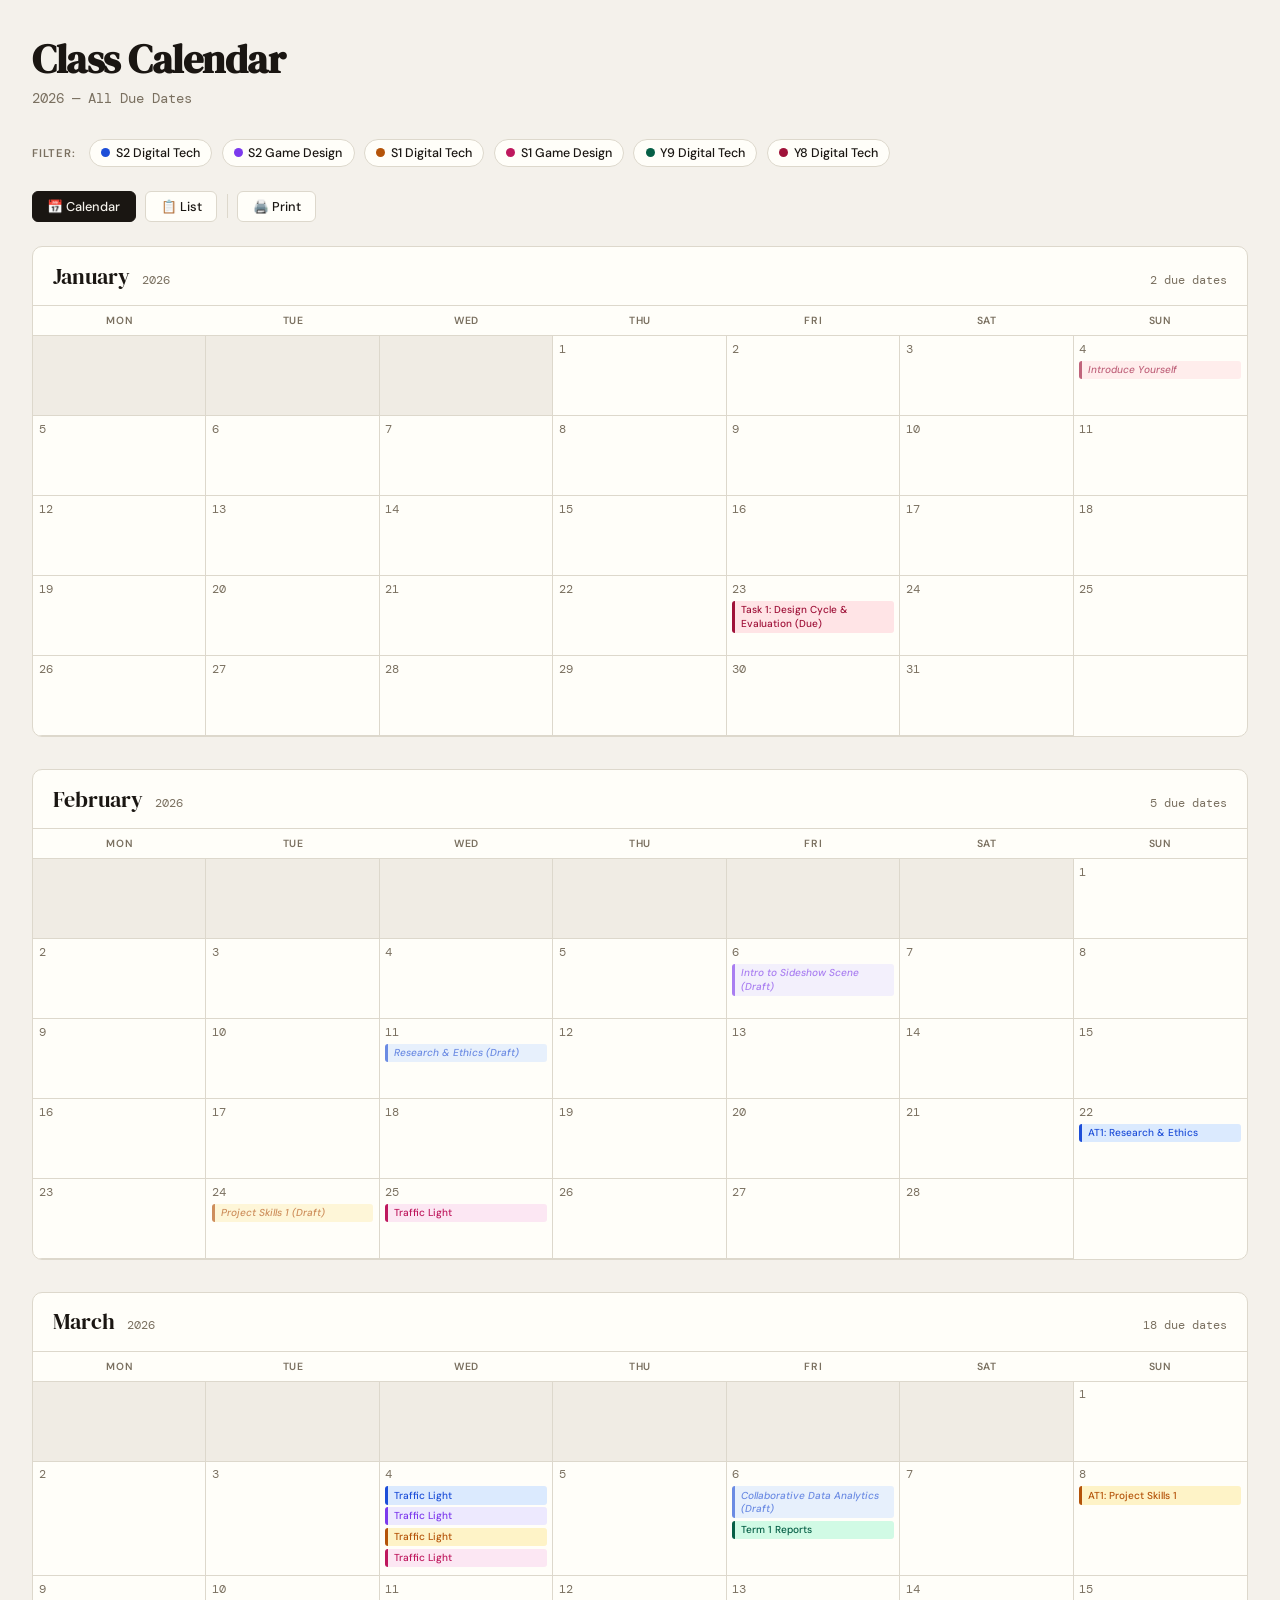
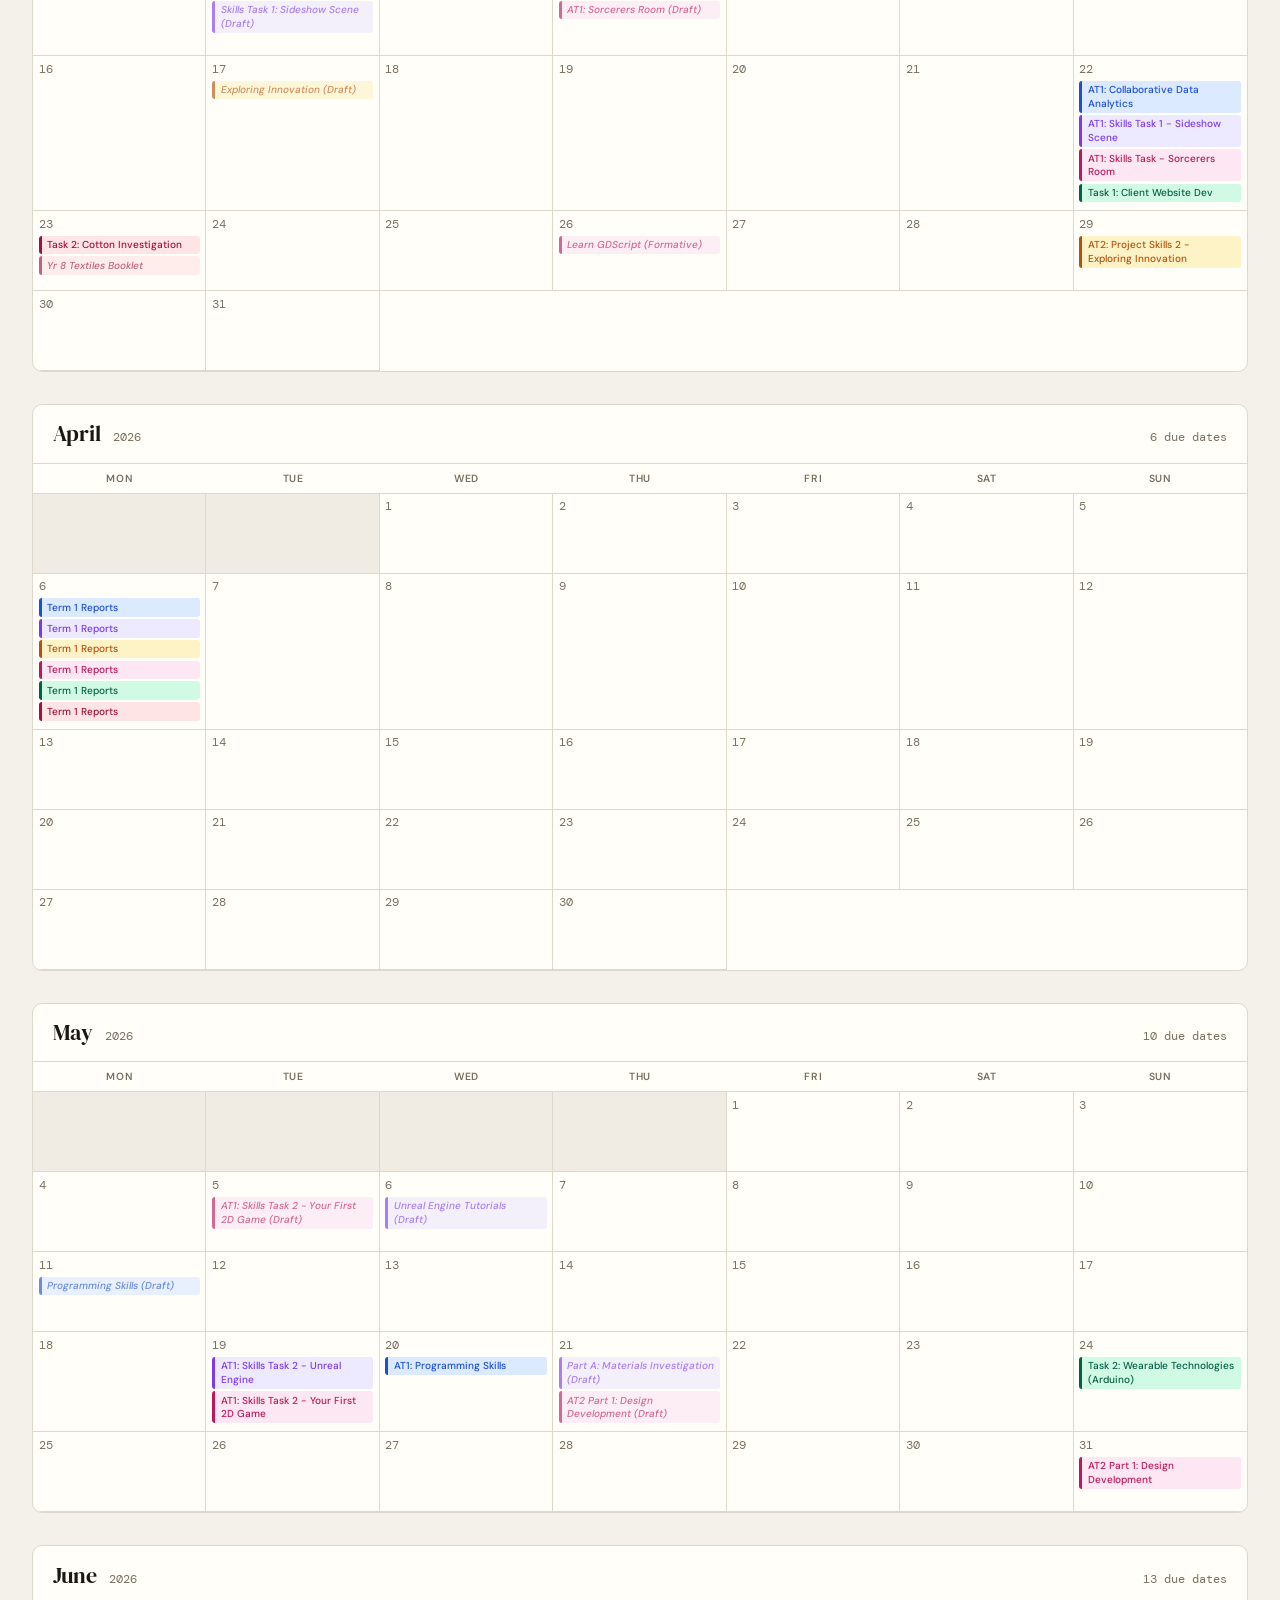
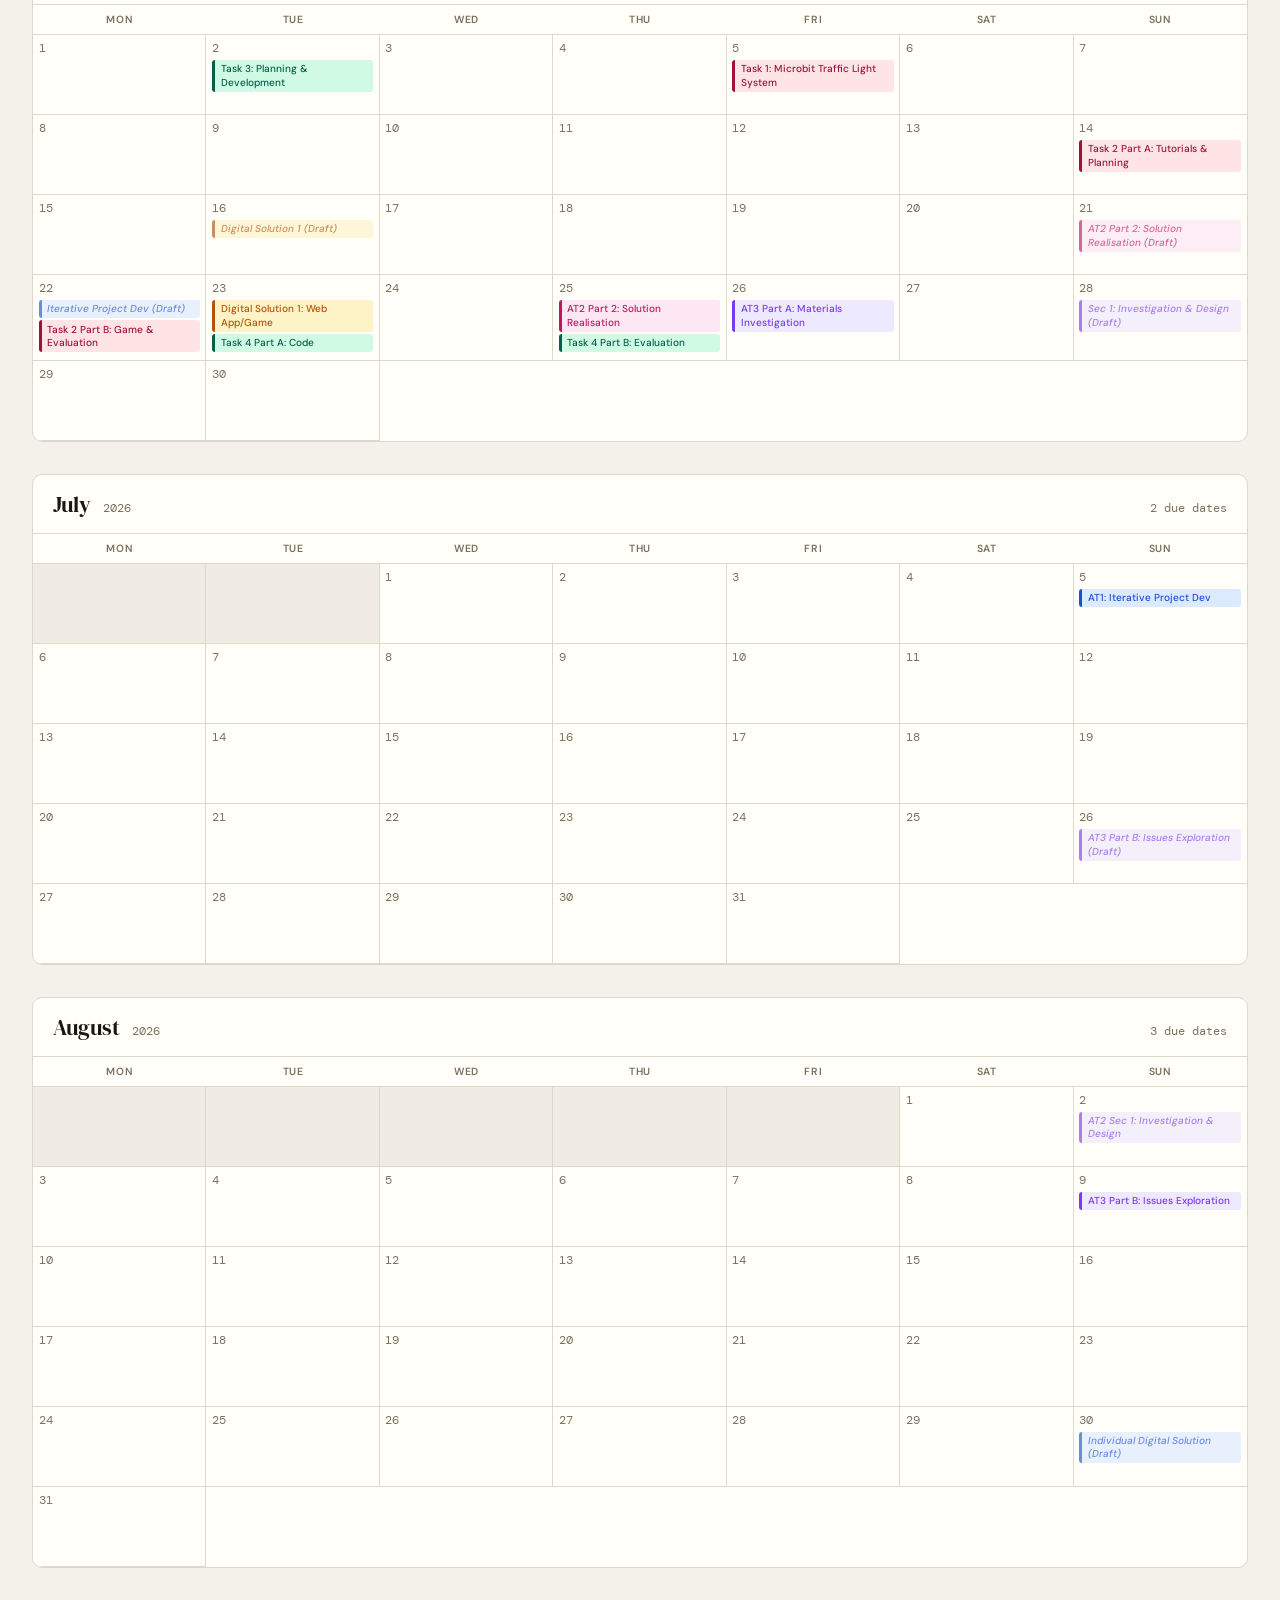
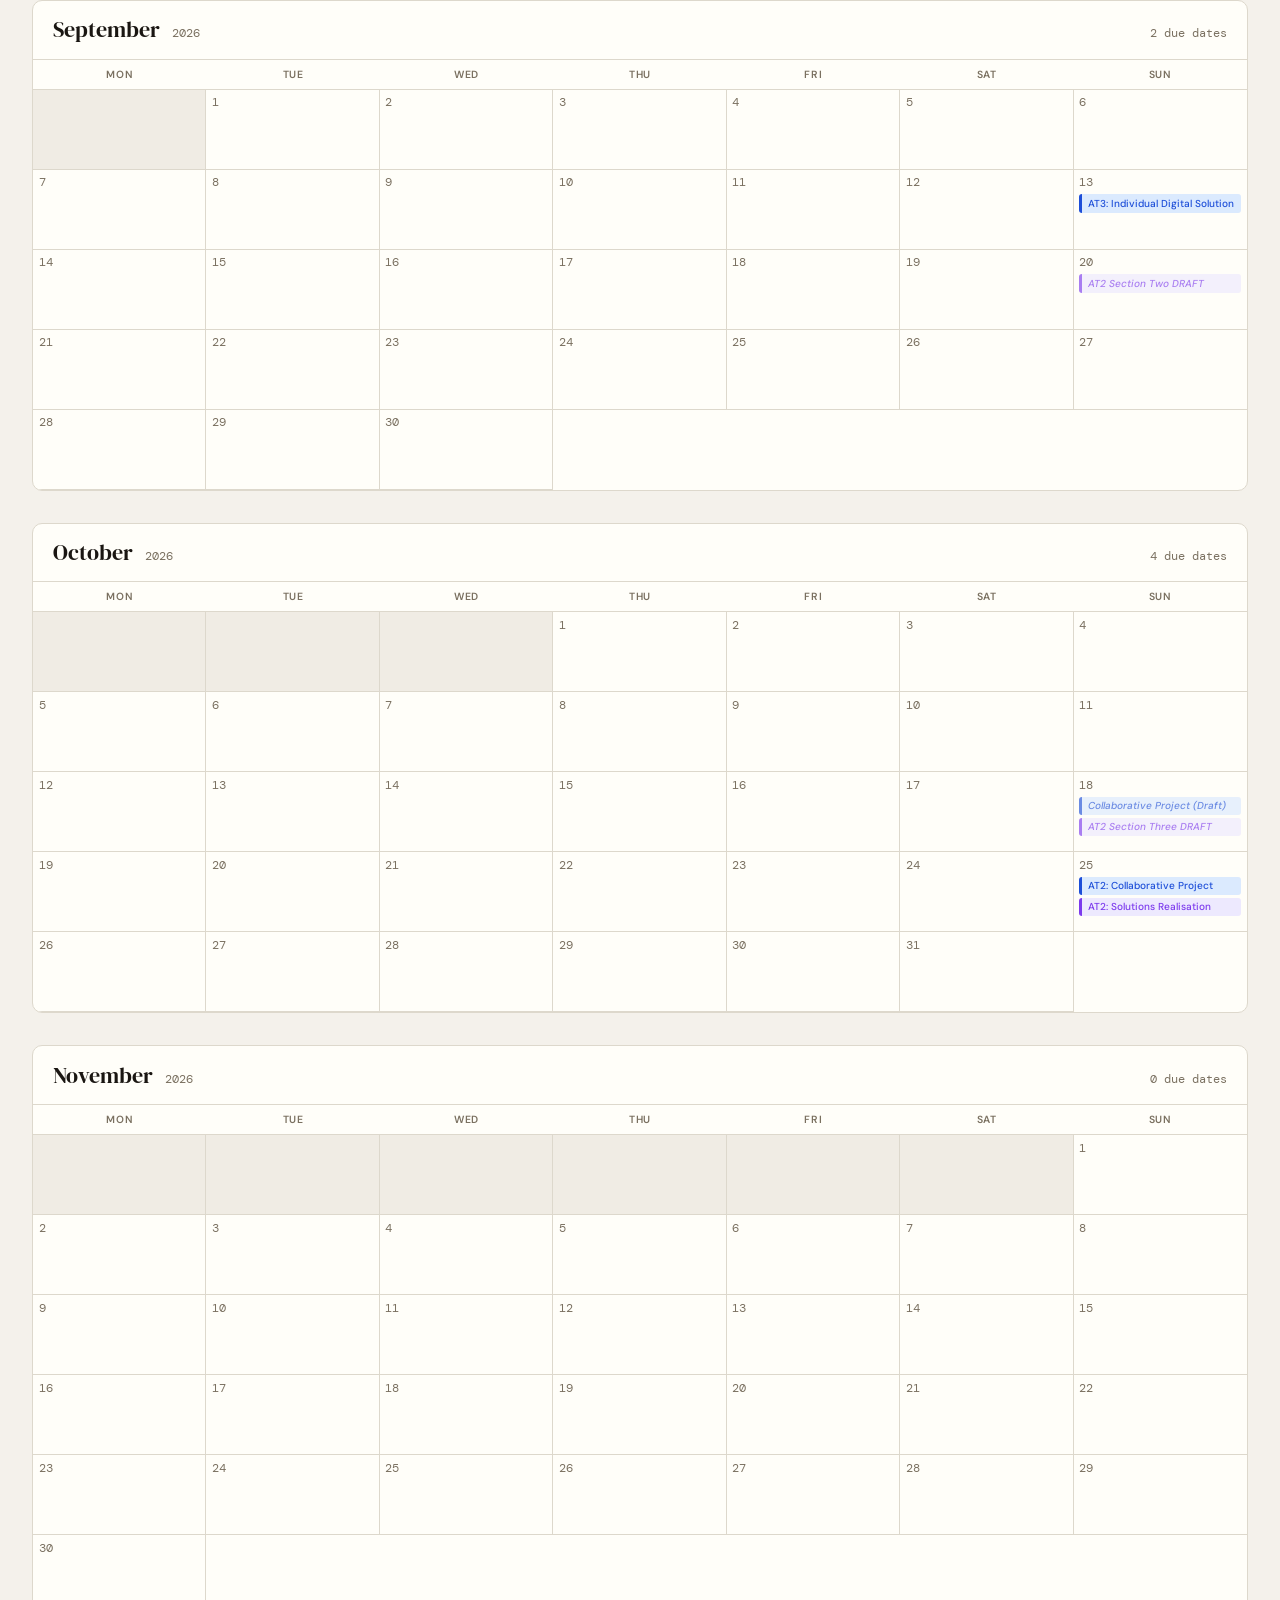
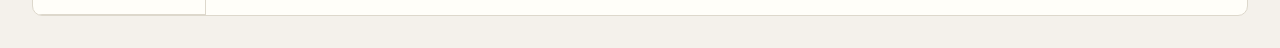
==== index.html @ 117745a9 "Add files via upload" ====
<!DOCTYPE html>
<html lang="en">
<head>
<meta charset="UTF-8">
<meta name="viewport" content="width=device-width, initial-scale=1.0">
<title>My Class Calendar 2026</title>
<link href="https://fonts.googleapis.com/css2?family=DM+Serif+Display&family=DM+Mono:wght@400;500&family=DM+Sans:wght@300;400;500;600&display=swap" rel="stylesheet">
<style>
:root {
  --bg: #f4f1eb;
  --surface: #fffef9;
  --border: #ddd8cc;
  --text: #1a1612;
  --muted: #7a7060;
  --c1: #1d4ed8; --c1l: #dbeafe; /* S2 Digital Tech */
  --c2: #7c3aed; --c2l: #ede9fe; /* S2 Game Design */
  --c3: #b45309; --c3l: #fef3c7; /* S1 Digital Tech */
  --c4: #be185d; --c4l: #fce7f3; /* S1 Game Design */
  --c5: #065f46; --c5l: #d1fae5; /* Y9 Digital Tech */
  --c6: #9f1239; --c6l: #ffe4e6; /* Y8 Digital Tech */
}
* { box-sizing: border-box; margin: 0; padding: 0; }
body { font-family: 'DM Sans', sans-serif; background: var(--bg); color: var(--text); min-height: 100vh; padding: 2rem; }
@media print {
  body { padding: 0.5rem; background: white; font-size: 11px; }
  .no-print { display: none !important; }
  .event { -webkit-print-color-adjust: exact; print-color-adjust: exact; }
  .month-block { page-break-inside: avoid; margin-bottom: 1rem; }
}
header { margin-bottom: 2rem; }
h1 { font-family: 'DM Serif Display', serif; font-size: 2.5rem; letter-spacing: -0.5px; }
.subtitle { font-size: 0.85rem; color: var(--muted); margin-top: 0.25rem; font-family: 'DM Mono', monospace; }

.legend {
  display: flex; flex-wrap: wrap; gap: 0.6rem; margin-bottom: 1.5rem; align-items: center;
}
.legend-item {
  display: flex; align-items: center; gap: 0.35rem; font-size: 0.78rem; font-weight: 500;
  padding: 0.3rem 0.7rem; border-radius: 20px; border: 1.5px solid var(--border); background: var(--surface);
  cursor: pointer; transition: all 0.15s; user-select: none;
}
.legend-item .dot { width: 9px; height: 9px; border-radius: 50%; flex-shrink: 0; }
.legend-item.dimmed { opacity: 0.35; }

.controls { display: flex; gap: 0.6rem; margin-bottom: 1.5rem; flex-wrap: wrap; align-items: center; }
.btn {
  font-family: 'DM Sans', sans-serif; font-size: 0.8rem; font-weight: 500;
  padding: 0.4rem 0.9rem; border: 1.5px solid var(--border); background: var(--surface);
  color: var(--text); border-radius: 6px; cursor: pointer; transition: all 0.15s;
}
.btn:hover { background: var(--border); }
.btn.active { background: var(--text); color: var(--bg); border-color: var(--text); }
.divider { width: 1px; height: 24px; background: var(--border); }

.view-cal { display: block; }
.view-list { display: none; }

.months { display: flex; flex-direction: column; gap: 2rem; }
.month-block { background: var(--surface); border: 1.5px solid var(--border); border-radius: 10px; overflow: hidden; }
.month-header {
  padding: 0.9rem 1.25rem; border-bottom: 1.5px solid var(--border);
  display: flex; align-items: baseline; gap: 0.75rem;
}
.month-name { font-family: 'DM Serif Display', serif; font-size: 1.35rem; }
.month-yr { font-family: 'DM Mono', monospace; font-size: 0.75rem; color: var(--muted); }
.month-count { margin-left: auto; font-family: 'DM Mono', monospace; font-size: 0.72rem; color: var(--muted); }

.cal-grid { display: grid; grid-template-columns: repeat(7, 1fr); }
.day-label {
  text-align: center; font-size: 0.65rem; font-weight: 600; letter-spacing: 0.07em;
  text-transform: uppercase; color: var(--muted); padding: 0.5rem 0;
  border-bottom: 1px solid var(--border);
}
.day-cell {
  min-height: 80px; border-right: 1px solid var(--border); border-bottom: 1px solid var(--border);
  padding: 0.35rem; vertical-align: top;
}
.day-cell:nth-child(7n) { border-right: none; }
.day-cell.empty { background: #f0ece4; }
.day-cell.today-cell { background: #fffbeb; }
.day-num {
  font-family: 'DM Mono', monospace; font-size: 0.72rem; color: var(--muted); margin-bottom: 0.25rem;
}
.today-cell .day-num {
  background: var(--text); color: var(--bg); border-radius: 50%;
  width: 20px; height: 20px; display: flex; align-items: center; justify-content: center; font-size: 0.68rem;
}
.event {
  font-size: 0.63rem; font-weight: 500; padding: 0.15rem 0.35rem;
  border-radius: 3px; margin-bottom: 0.15rem; line-height: 1.35;
  border-left: 3px solid; cursor: default; transition: opacity 0.15s;
}
.event:hover { opacity: 0.75; }
.event.formative { opacity: 0.65; font-style: italic; }
.event.c1 { background: var(--c1l); color: var(--c1); border-color: var(--c1); }
.event.c2 { background: var(--c2l); color: var(--c2); border-color: var(--c2); }
.event.c3 { background: var(--c3l); color: var(--c3); border-color: var(--c3); }
.event.c4 { background: var(--c4l); color: var(--c4); border-color: var(--c4); }
.event.c5 { background: var(--c5l); color: var(--c5); border-color: var(--c5); }
.event.c6 { background: var(--c6l); color: var(--c6); border-color: var(--c6); }
.event.hidden { display: none; }

/* List view */
.list-table { width: 100%; border-collapse: collapse; font-size: 0.83rem; background: var(--surface); border-radius: 10px; overflow: hidden; border: 1.5px solid var(--border); }
.list-table th {
  text-align: left; font-size: 0.68rem; font-weight: 600; letter-spacing: 0.07em;
  text-transform: uppercase; color: var(--muted); padding: 0.65rem 1rem;
  border-bottom: 1.5px solid var(--border); background: var(--surface);
}
.list-table td { padding: 0.6rem 1rem; border-bottom: 1px solid var(--border); vertical-align: middle; }
.list-table tr:last-child td { border-bottom: none; }
.list-table tr:hover td { background: var(--bg); }
.list-table tr.hidden { display: none; }
.pill {
  display: inline-block; font-size: 0.65rem; font-weight: 600; padding: 0.12rem 0.45rem;
  border-radius: 20px; white-space: nowrap;
}
.pill.c1 { background: var(--c1l); color: var(--c1); }
.pill.c2 { background: var(--c2l); color: var(--c2); }
.pill.c3 { background: var(--c3l); color: var(--c3); }
.pill.c4 { background: var(--c4l); color: var(--c4); }
.pill.c5 { background: var(--c5l); color: var(--c5); }
.pill.c6 { background: var(--c6l); color: var(--c6); }
.type-tag { font-family: 'DM Mono', monospace; font-size: 0.65rem; color: var(--muted); }
.past-row td { opacity: 0.45; }
</style>
</head>
<body>

<header>
  <h1>Class Calendar</h1>
  <div class="subtitle">2026 — All Due Dates</div>
</header>

<div class="legend no-print" id="legend">
  <span style="font-size:0.7rem;font-weight:600;letter-spacing:0.07em;text-transform:uppercase;color:var(--muted);margin-right:0.25rem;">Filter:</span>
  <div class="legend-item" data-class="c1" onclick="toggleClass('c1',this)">
    <span class="dot" style="background:var(--c1)"></span> S2 Digital Tech
  </div>
  <div class="legend-item" data-class="c2" onclick="toggleClass('c2',this)">
    <span class="dot" style="background:var(--c2)"></span> S2 Game Design
  </div>
  <div class="legend-item" data-class="c3" onclick="toggleClass('c3',this)">
    <span class="dot" style="background:var(--c3)"></span> S1 Digital Tech
  </div>
  <div class="legend-item" data-class="c4" onclick="toggleClass('c4',this)">
    <span class="dot" style="background:var(--c4)"></span> S1 Game Design
  </div>
  <div class="legend-item" data-class="c5" onclick="toggleClass('c5',this)">
    <span class="dot" style="background:var(--c5)"></span> Y9 Digital Tech
  </div>
  <div class="legend-item" data-class="c6" onclick="toggleClass('c6',this)">
    <span class="dot" style="background:var(--c6)"></span> Y8 Digital Tech
  </div>
</div>

<div class="controls no-print">
  <button class="btn active" id="btnCal" onclick="setView('cal')">📅 Calendar</button>
  <button class="btn" id="btnList" onclick="setView('list')">📋 List</button>
  <div class="divider"></div>
  <button class="btn" onclick="window.print()">🖨️ Print</button>
</div>

<!-- ========== CALENDAR VIEW ========== -->
<div class="view-cal" id="viewCal">
<div class="months" id="months"></div>
</div>

<!-- ========== LIST VIEW ========== -->
<div class="view-list" id="viewList">
  <table class="list-table">
    <thead>
      <tr>
        <th>Due Date</th>
        <th>Task</th>
        <th>Class</th>
        <th>Type</th>
      </tr>
    </thead>
    <tbody id="listBody"></tbody>
  </table>
</div>

<script>
// ============================================================
// ALL EVENTS — edit due dates here if needed
// format: { date: 'YYYY-MM-DD', title: 'Task name', cls: 'cN', type: 'assignment'|'formative'|'other' }
// ============================================================
const events = [
  // --- S2 Digital Tech (c1) ---
  { date:'2026-02-11', title:'Research & Ethics (Draft)', cls:'c1', type:'formative' },
  { date:'2026-02-22', title:'AT1: Research & Ethics', cls:'c1', type:'assignment' },
  { date:'2026-03-04', title:'Traffic Light', cls:'c1', type:'other' },
  { date:'2026-03-06', title:'Collaborative Data Analytics (Draft)', cls:'c1', type:'formative' },
  { date:'2026-03-22', title:'AT1: Collaborative Data Analytics', cls:'c1', type:'assignment' },
  { date:'2026-04-06', title:'Term 1 Reports', cls:'c1', type:'other' },
  { date:'2026-05-11', title:'Programming Skills (Draft)', cls:'c1', type:'formative' },
  { date:'2026-05-20', title:'AT1: Programming Skills', cls:'c1', type:'assignment' },
  { date:'2026-06-22', title:'Iterative Project Dev (Draft)', cls:'c1', type:'formative' },
  { date:'2026-07-05', title:'AT1: Iterative Project Dev', cls:'c1', type:'assignment' },
  { date:'2026-08-30', title:'Individual Digital Solution (Draft)', cls:'c1', type:'formative' },
  { date:'2026-09-13', title:'AT3: Individual Digital Solution', cls:'c1', type:'assignment' },
  { date:'2026-10-18', title:'Collaborative Project (Draft)', cls:'c1', type:'formative' },
  { date:'2026-10-25', title:'AT2: Collaborative Project', cls:'c1', type:'assignment' },

  // --- S2 Game Design (c2) ---
  { date:'2026-02-06', title:'Intro to Sideshow Scene (Draft)', cls:'c2', type:'formative' },
  { date:'2026-03-04', title:'Traffic Light', cls:'c2', type:'other' },
  { date:'2026-03-10', title:'Skills Task 1: Sideshow Scene (Draft)', cls:'c2', type:'formative' },
  { date:'2026-03-22', title:'AT1: Skills Task 1 - Sideshow Scene', cls:'c2', type:'assignment' },
  { date:'2026-04-06', title:'Term 1 Reports', cls:'c2', type:'other' },
  { date:'2026-05-06', title:'Unreal Engine Tutorials (Draft)', cls:'c2', type:'formative' },
  { date:'2026-05-19', title:'AT1: Skills Task 2 - Unreal Engine', cls:'c2', type:'assignment' },
  { date:'2026-05-21', title:'Part A: Materials Investigation (Draft)', cls:'c2', type:'formative' },
  { date:'2026-06-26', title:'AT3 Part A: Materials Investigation', cls:'c2', type:'assignment' },
  { date:'2026-06-28', title:'Sec 1: Investigation & Design (Draft)', cls:'c2', type:'formative' },
  { date:'2026-07-26', title:'AT3 Part B: Issues Exploration (Draft)', cls:'c2', type:'formative' },
  { date:'2026-08-02', title:'AT2 Sec 1: Investigation & Design', cls:'c2', type:'formative' },
  { date:'2026-08-09', title:'AT3 Part B: Issues Exploration', cls:'c2', type:'assignment' },
  { date:'2026-09-20', title:'AT2 Section Two DRAFT', cls:'c2', type:'formative' },
  { date:'2026-10-18', title:'AT2 Section Three DRAFT', cls:'c2', type:'formative' },
  { date:'2026-10-25', title:'AT2: Solutions Realisation', cls:'c2', type:'assignment' },

  // --- S1 Digital Tech (c3) ---
  { date:'2026-02-24', title:'Project Skills 1 (Draft)', cls:'c3', type:'formative' },
  { date:'2026-03-04', title:'Traffic Light', cls:'c3', type:'other' },
  { date:'2026-03-08', title:'AT1: Project Skills 1', cls:'c3', type:'assignment' },
  { date:'2026-03-17', title:'Exploring Innovation (Draft)', cls:'c3', type:'formative' },
  { date:'2026-03-29', title:'AT2: Project Skills 2 - Exploring Innovation', cls:'c3', type:'assignment' },
  { date:'2026-04-06', title:'Term 1 Reports', cls:'c3', type:'other' },
  { date:'2026-06-16', title:'Digital Solution 1 (Draft)', cls:'c3', type:'formative' },
  { date:'2026-06-23', title:'Digital Solution 1: Web App/Game', cls:'c3', type:'assignment' },

  // --- S1 Game Design (c4) ---
  { date:'2026-02-25', title:'Traffic Light', cls:'c4', type:'other' },
  { date:'2026-03-04', title:'Traffic Light', cls:'c4', type:'other' },
  { date:'2026-03-12', title:'AT1: Sorcerers Room (Draft)', cls:'c4', type:'formative' },
  { date:'2026-03-22', title:'AT1: Skills Task - Sorcerers Room', cls:'c4', type:'assignment' },
  { date:'2026-03-26', title:'Learn GDScript (Formative)', cls:'c4', type:'formative' },
  { date:'2026-04-06', title:'Term 1 Reports', cls:'c4', type:'other' },
  { date:'2026-05-05', title:'AT1: Skills Task 2 - Your First 2D Game (Draft)', cls:'c4', type:'formative' },
  { date:'2026-05-19', title:'AT1: Skills Task 2 - Your First 2D Game', cls:'c4', type:'assignment' },
  { date:'2026-05-21', title:'AT2 Part 1: Design Development (Draft)', cls:'c4', type:'formative' },
  { date:'2026-05-31', title:'AT2 Part 1: Design Development', cls:'c4', type:'assignment' },
  { date:'2026-06-21', title:'AT2 Part 2: Solution Realisation (Draft)', cls:'c4', type:'formative' },
  { date:'2026-06-25', title:'AT2 Part 2: Solution Realisation', cls:'c4', type:'assignment' },

  // --- Y9 Digital Tech (c5) ---
  { date:'2026-03-06', title:'Term 1 Reports', cls:'c5', type:'other' },
  { date:'2026-03-22', title:'Task 1: Client Website Dev', cls:'c5', type:'assignment' },
  { date:'2026-04-06', title:'Term 1 Reports', cls:'c5', type:'other' },
  { date:'2026-05-24', title:'Task 2: Wearable Technologies (Arduino)', cls:'c5', type:'assignment' },
  { date:'2026-06-02', title:'Task 3: Planning & Development', cls:'c5', type:'assignment' },
  { date:'2026-06-23', title:'Task 4 Part A: Code', cls:'c5', type:'assignment' },
  { date:'2026-06-25', title:'Task 4 Part B: Evaluation', cls:'c5', type:'assignment' },

  // --- Y8 Digital Tech (c6) ---
  { date:'2026-01-04', title:'Introduce Yourself', cls:'c6', type:'formative' },
  { date:'2026-01-23', title:'Task 1: Design Cycle & Evaluation (Due)', cls:'c6', type:'assignment' },
  { date:'2026-03-23', title:'Task 2: Cotton Investigation', cls:'c6', type:'assignment' },
  { date:'2026-03-23', title:'Yr 8 Textiles Booklet', cls:'c6', type:'formative' },
  { date:'2026-04-06', title:'Term 1 Reports', cls:'c6', type:'other' },
  { date:'2026-06-05', title:'Task 1: Microbit Traffic Light System', cls:'c6', type:'assignment' },
  { date:'2026-06-14', title:'Task 2 Part A: Tutorials & Planning', cls:'c6', type:'assignment' },
  { date:'2026-06-22', title:'Task 2 Part B: Game & Evaluation', cls:'c6', type:'assignment' },
];

const classNames = {
  c1: 'S2 Digital Tech',
  c2: 'S2 Game Design',
  c3: 'S1 Digital Tech',
  c4: 'S1 Game Design',
  c5: 'Y9 Digital Tech',
  c6: 'Y8 Digital Tech',
};

const hiddenClasses = new Set();
const today = new Date();
today.setHours(0,0,0,0);

function toggleClass(cls, el) {
  if (hiddenClasses.has(cls)) {
    hiddenClasses.delete(cls);
    el.classList.remove('dimmed');
  } else {
    hiddenClasses.add(cls);
    el.classList.add('dimmed');
  }
  document.querySelectorAll('.event.' + cls).forEach(e => e.classList.toggle('hidden', hiddenClasses.has(cls)));
  document.querySelectorAll('tr[data-cls="' + cls + '"]').forEach(r => r.classList.toggle('hidden', hiddenClasses.has(cls)));
}

function setView(v) {
  document.getElementById('viewCal').style.display = v === 'cal' ? 'block' : 'none';
  document.getElementById('viewList').style.display = v === 'list' ? 'block' : 'none';
  document.getElementById('btnCal').classList.toggle('active', v === 'cal');
  document.getElementById('btnList').classList.toggle('active', v === 'list');
}

// Build calendar months from Jan 2026 to Oct 2026
function buildCalendar() {
  const monthsEl = document.getElementById('months');
  const months = [
    [2026,0,'January'],[2026,1,'February'],[2026,2,'March'],[2026,3,'April'],
    [2026,4,'May'],[2026,5,'June'],[2026,6,'July'],[2026,7,'August'],
    [2026,8,'September'],[2026,9,'October'],[2026,10,'November']
  ];
  const days = ['Mon','Tue','Wed','Thu','Fri','Sat','Sun'];

  months.forEach(([yr, mo, name]) => {
    const monthEvents = events.filter(e => {
      const d = new Date(e.date);
      return d.getFullYear() === yr && d.getMonth() === mo;
    });

    const block = document.createElement('div');
    block.className = 'month-block';

    // Header
    const hdr = document.createElement('div');
    hdr.className = 'month-header';
    hdr.innerHTML = `<span class="month-name">${name}</span><span class="month-yr">${yr}</span><span class="month-count">${monthEvents.length} due date${monthEvents.length!==1?'s':''}</span>`;
    block.appendChild(hdr);

    // Grid
    const grid = document.createElement('div');
    grid.className = 'cal-grid';

    days.forEach(d => {
      const lbl = document.createElement('div');
      lbl.className = 'day-label';
      lbl.textContent = d;
      grid.appendChild(lbl);
    });

    const firstDay = new Date(yr, mo, 1);
    // JS: 0=Sun..6=Sat. We want Mon=0 offset
    let startOffset = firstDay.getDay() - 1;
    if (startOffset < 0) startOffset = 6;

    for (let i = 0; i < startOffset; i++) {
      const empty = document.createElement('div');
      empty.className = 'day-cell empty';
      grid.appendChild(empty);
    }

    const daysInMonth = new Date(yr, mo+1, 0).getDate();
    for (let d = 1; d <= daysInMonth; d++) {
      const cell = document.createElement('div');
      const thisDate = new Date(yr, mo, d);
      const isToday = thisDate.getTime() === today.getTime();
      cell.className = 'day-cell' + (isToday ? ' today-cell' : '');

      const numEl = document.createElement('div');
      numEl.className = 'day-num';
      numEl.textContent = d;
      cell.appendChild(numEl);

      const dateStr = `${yr}-${String(mo+1).padStart(2,'0')}-${String(d).padStart(2,'0')}`;
      const dayEvents = events.filter(e => e.date === dateStr);
      dayEvents.forEach(ev => {
        const evEl = document.createElement('div');
        evEl.className = `event ${ev.cls}${ev.type==='formative'?' formative':''}`;
        evEl.textContent = ev.title;
        evEl.title = `${classNames[ev.cls]} — ${ev.type}`;
        cell.appendChild(evEl);
      });

      grid.appendChild(cell);
    }

    block.appendChild(grid);
    monthsEl.appendChild(block);
  });
}

// Build list view
function buildList() {
  const tbody = document.getElementById('listBody');
  const sorted = [...events].sort((a,b) => a.date.localeCompare(b.date));
  sorted.forEach(ev => {
    const d = new Date(ev.date);
    const isPast = d < today;
    const tr = document.createElement('tr');
    tr.dataset.cls = ev.cls;
    if (isPast) tr.className = 'past-row';
    const dateStr = d.toLocaleDateString('en-AU', { day:'numeric', month:'short', year:'numeric' });
    tr.innerHTML = `
      <td><span style="font-family:'DM Mono',monospace;font-size:0.8rem;">${dateStr}</span></td>
      <td>${ev.title}</td>
      <td><span class="pill ${ev.cls}">${classNames[ev.cls]}</span></td>
      <td><span class="type-tag">${ev.type}</span></td>
    `;
    tbody.appendChild(tr);
  });
}

buildCalendar();
buildList();
</script>
</body>
</html>
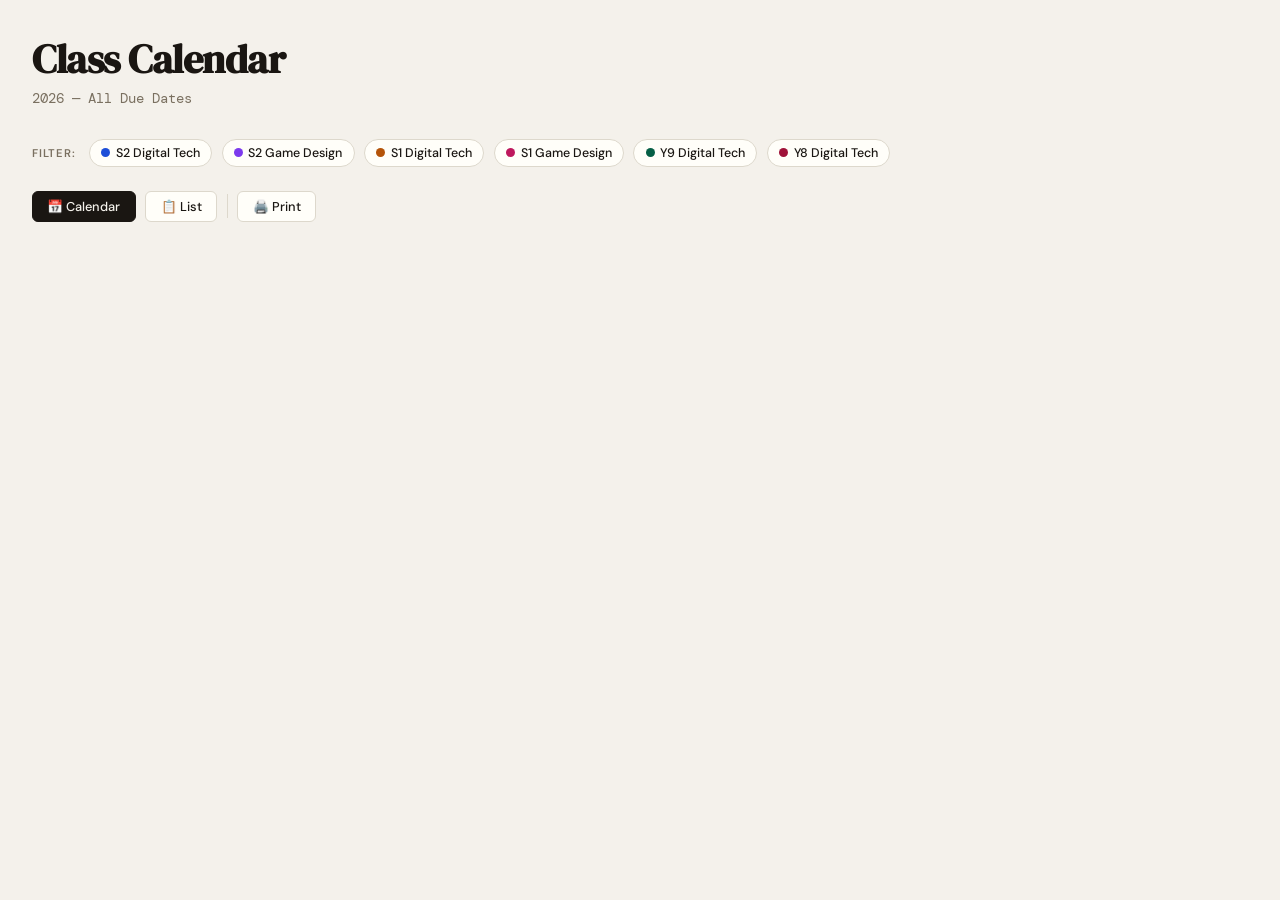
==== commit 511b283e: "Update index.html" ====
--- a/index.html
+++ b/index.html
@@ -182,18 +182,12 @@
 </div>
 
 <script>
-// ============================================================
-// ALL EVENTS — edit due dates here if needed
-// format: { date: 'YYYY-MM-DD', title: 'Task name', cls: 'cN', type: 'assignment'|'formative'|'other' }
-// ============================================================
 const events = [
   // --- S2 Digital Tech (c1) ---
   { date:'2026-02-11', title:'Research & Ethics (Draft)', cls:'c1', type:'formative' },
   { date:'2026-02-22', title:'AT1: Research & Ethics', cls:'c1', type:'assignment' },
-  { date:'2026-03-04', title:'Traffic Light', cls:'c1', type:'other' },
   { date:'2026-03-06', title:'Collaborative Data Analytics (Draft)', cls:'c1', type:'formative' },
   { date:'2026-03-22', title:'AT1: Collaborative Data Analytics', cls:'c1', type:'assignment' },
-  { date:'2026-04-06', title:'Term 1 Reports', cls:'c1', type:'other' },
   { date:'2026-05-11', title:'Programming Skills (Draft)', cls:'c1', type:'formative' },
   { date:'2026-05-20', title:'AT1: Programming Skills', cls:'c1', type:'assignment' },
   { date:'2026-06-22', title:'Iterative Project Dev (Draft)', cls:'c1', type:'formative' },
@@ -203,12 +197,19 @@
   { date:'2026-10-18', title:'Collaborative Project (Draft)', cls:'c1', type:'formative' },
   { date:'2026-10-25', title:'AT2: Collaborative Project', cls:'c1', type:'assignment' },
 
+  // --- S2 Digital Tech — Aiden, Ayan, Tygh, Mathias, Darcy (extended) ---
+  { date:'2026-05-24', title:'AT1 T3 Draft (Aiden/Ayan/Tygh/Mathias/Darcy)', cls:'c1', type:'formative' },
+  { date:'2026-07-06', title:'AT2 T4 Draft (Aiden/Ayan/Tygh/Mathias/Darcy)', cls:'c1', type:'formative' },
+  { date:'2026-07-19', title:'AT1 T4 Final (Aiden/Ayan/Tygh/Mathias/Darcy)', cls:'c1', type:'assignment' },
+  { date:'2026-09-13', title:'AT3 Draft (Aiden/Ayan/Tygh/Mathias/Darcy)', cls:'c1', type:'formative' },
+  { date:'2026-09-27', title:'AT3 Final (Aiden/Ayan/Tygh/Mathias/Darcy)', cls:'c1', type:'assignment' },
+  { date:'2026-10-25', title:'AT2 Draft (Aiden/Ayan/Tygh/Mathias/Darcy)', cls:'c1', type:'formative' },
+  { date:'2026-11-01', title:'AT2 Final (Aiden/Ayan/Tygh/Mathias/Darcy)', cls:'c1', type:'assignment' },
+
   // --- S2 Game Design (c2) ---
   { date:'2026-02-06', title:'Intro to Sideshow Scene (Draft)', cls:'c2', type:'formative' },
-  { date:'2026-03-04', title:'Traffic Light', cls:'c2', type:'other' },
   { date:'2026-03-10', title:'Skills Task 1: Sideshow Scene (Draft)', cls:'c2', type:'formative' },
   { date:'2026-03-22', title:'AT1: Skills Task 1 - Sideshow Scene', cls:'c2', type:'assignment' },
-  { date:'2026-04-06', title:'Term 1 Reports', cls:'c2', type:'other' },
   { date:'2026-05-06', title:'Unreal Engine Tutorials (Draft)', cls:'c2', type:'formative' },
   { date:'2026-05-19', title:'AT1: Skills Task 2 - Unreal Engine', cls:'c2', type:'assignment' },
   { date:'2026-05-21', title:'Part A: Materials Investigation (Draft)', cls:'c2', type:'formative' },
@@ -223,21 +224,16 @@
 
   // --- S1 Digital Tech (c3) ---
   { date:'2026-02-24', title:'Project Skills 1 (Draft)', cls:'c3', type:'formative' },
-  { date:'2026-03-04', title:'Traffic Light', cls:'c3', type:'other' },
   { date:'2026-03-08', title:'AT1: Project Skills 1', cls:'c3', type:'assignment' },
   { date:'2026-03-17', title:'Exploring Innovation (Draft)', cls:'c3', type:'formative' },
   { date:'2026-03-29', title:'AT2: Project Skills 2 - Exploring Innovation', cls:'c3', type:'assignment' },
-  { date:'2026-04-06', title:'Term 1 Reports', cls:'c3', type:'other' },
   { date:'2026-06-16', title:'Digital Solution 1 (Draft)', cls:'c3', type:'formative' },
   { date:'2026-06-23', title:'Digital Solution 1: Web App/Game', cls:'c3', type:'assignment' },
 
   // --- S1 Game Design (c4) ---
-  { date:'2026-02-25', title:'Traffic Light', cls:'c4', type:'other' },
-  { date:'2026-03-04', title:'Traffic Light', cls:'c4', type:'other' },
   { date:'2026-03-12', title:'AT1: Sorcerers Room (Draft)', cls:'c4', type:'formative' },
   { date:'2026-03-22', title:'AT1: Skills Task - Sorcerers Room', cls:'c4', type:'assignment' },
   { date:'2026-03-26', title:'Learn GDScript (Formative)', cls:'c4', type:'formative' },
-  { date:'2026-04-06', title:'Term 1 Reports', cls:'c4', type:'other' },
   { date:'2026-05-05', title:'AT1: Skills Task 2 - Your First 2D Game (Draft)', cls:'c4', type:'formative' },
   { date:'2026-05-19', title:'AT1: Skills Task 2 - Your First 2D Game', cls:'c4', type:'assignment' },
   { date:'2026-05-21', title:'AT2 Part 1: Design Development (Draft)', cls:'c4', type:'formative' },
@@ -246,9 +242,7 @@
   { date:'2026-06-25', title:'AT2 Part 2: Solution Realisation', cls:'c4', type:'assignment' },
 
   // --- Y9 Digital Tech (c5) ---
-  { date:'2026-03-06', title:'Term 1 Reports', cls:'c5', type:'other' },
   { date:'2026-03-22', title:'Task 1: Client Website Dev', cls:'c5', type:'assignment' },
-  { date:'2026-04-06', title:'Term 1 Reports', cls:'c5', type:'other' },
   { date:'2026-05-24', title:'Task 2: Wearable Technologies (Arduino)', cls:'c5', type:'assignment' },
   { date:'2026-06-02', title:'Task 3: Planning & Development', cls:'c5', type:'assignment' },
   { date:'2026-06-23', title:'Task 4 Part A: Code', cls:'c5', type:'assignment' },
@@ -259,7 +253,6 @@
   { date:'2026-01-23', title:'Task 1: Design Cycle & Evaluation (Due)', cls:'c6', type:'assignment' },
   { date:'2026-03-23', title:'Task 2: Cotton Investigation', cls:'c6', type:'assignment' },
   { date:'2026-03-23', title:'Yr 8 Textiles Booklet', cls:'c6', type:'formative' },
-  { date:'2026-04-06', title:'Term 1 Reports', cls:'c6', type:'other' },
   { date:'2026-06-05', title:'Task 1: Microbit Traffic Light System', cls:'c6', type:'assignment' },
   { date:'2026-06-14', title:'Task 2 Part A: Tutorials & Planning', cls:'c6', type:'assignment' },
   { date:'2026-06-22', title:'Task 2 Part B: Game & Evaluation', cls:'c6', type:'assignment' },
@@ -297,7 +290,6 @@
   document.getElementById('btnList').classList.toggle('active', v === 'list');
 }
 
-// Build calendar months from Jan 2026 to Oct 2026
 function buildCalendar() {
   const monthsEl = document.getElementById('months');
   const months = [
@@ -316,13 +308,11 @@
     const block = document.createElement('div');
     block.className = 'month-block';
 
-    // Header
     const hdr = document.createElement('div');
     hdr.className = 'month-header';
     hdr.innerHTML = `<span class="month-name">${name}</span><span class="month-yr">${yr}</span><span class="month-count">${monthEvents.length} due date${monthEvents.length!==1?'s':''}</span>`;
     block.appendChild(hdr);
 
-    // Grid
     const grid = document.createElement('div');
     grid.className = 'cal-grid';
 
@@ -334,7 +324,6 @@
     });
 
     const firstDay = new Date(yr, mo, 1);
-    // JS: 0=Sun..6=Sat. We want Mon=0 offset
     let startOffset = firstDay.getDay() - 1;
     if (startOffset < 0) startOffset = 6;
 
@@ -361,42 +350,3 @@
       dayEvents.forEach(ev => {
         const evEl = document.createElement('div');
         evEl.className = `event ${ev.cls}${ev.type==='formative'?' formative':''}`;
-        evEl.textContent = ev.title;
-        evEl.title = `${classNames[ev.cls]} — ${ev.type}`;
-        cell.appendChild(evEl);
-      });
-
-      grid.appendChild(cell);
-    }
-
-    block.appendChild(grid);
-    monthsEl.appendChild(block);
-  });
-}
-
-// Build list view
-function buildList() {
-  const tbody = document.getElementById('listBody');
-  const sorted = [...events].sort((a,b) => a.date.localeCompare(b.date));
-  sorted.forEach(ev => {
-    const d = new Date(ev.date);
-    const isPast = d < today;
-    const tr = document.createElement('tr');
-    tr.dataset.cls = ev.cls;
-    if (isPast) tr.className = 'past-row';
-    const dateStr = d.toLocaleDateString('en-AU', { day:'numeric', month:'short', year:'numeric' });
-    tr.innerHTML = `
-      <td><span style="font-family:'DM Mono',monospace;font-size:0.8rem;">${dateStr}</span></td>
-      <td>${ev.title}</td>
-      <td><span class="pill ${ev.cls}">${classNames[ev.cls]}</span></td>
-      <td><span class="type-tag">${ev.type}</span></td>
-    `;
-    tbody.appendChild(tr);
-  });
-}
-
-buildCalendar();
-buildList();
-</script>
-</body>
-</html>
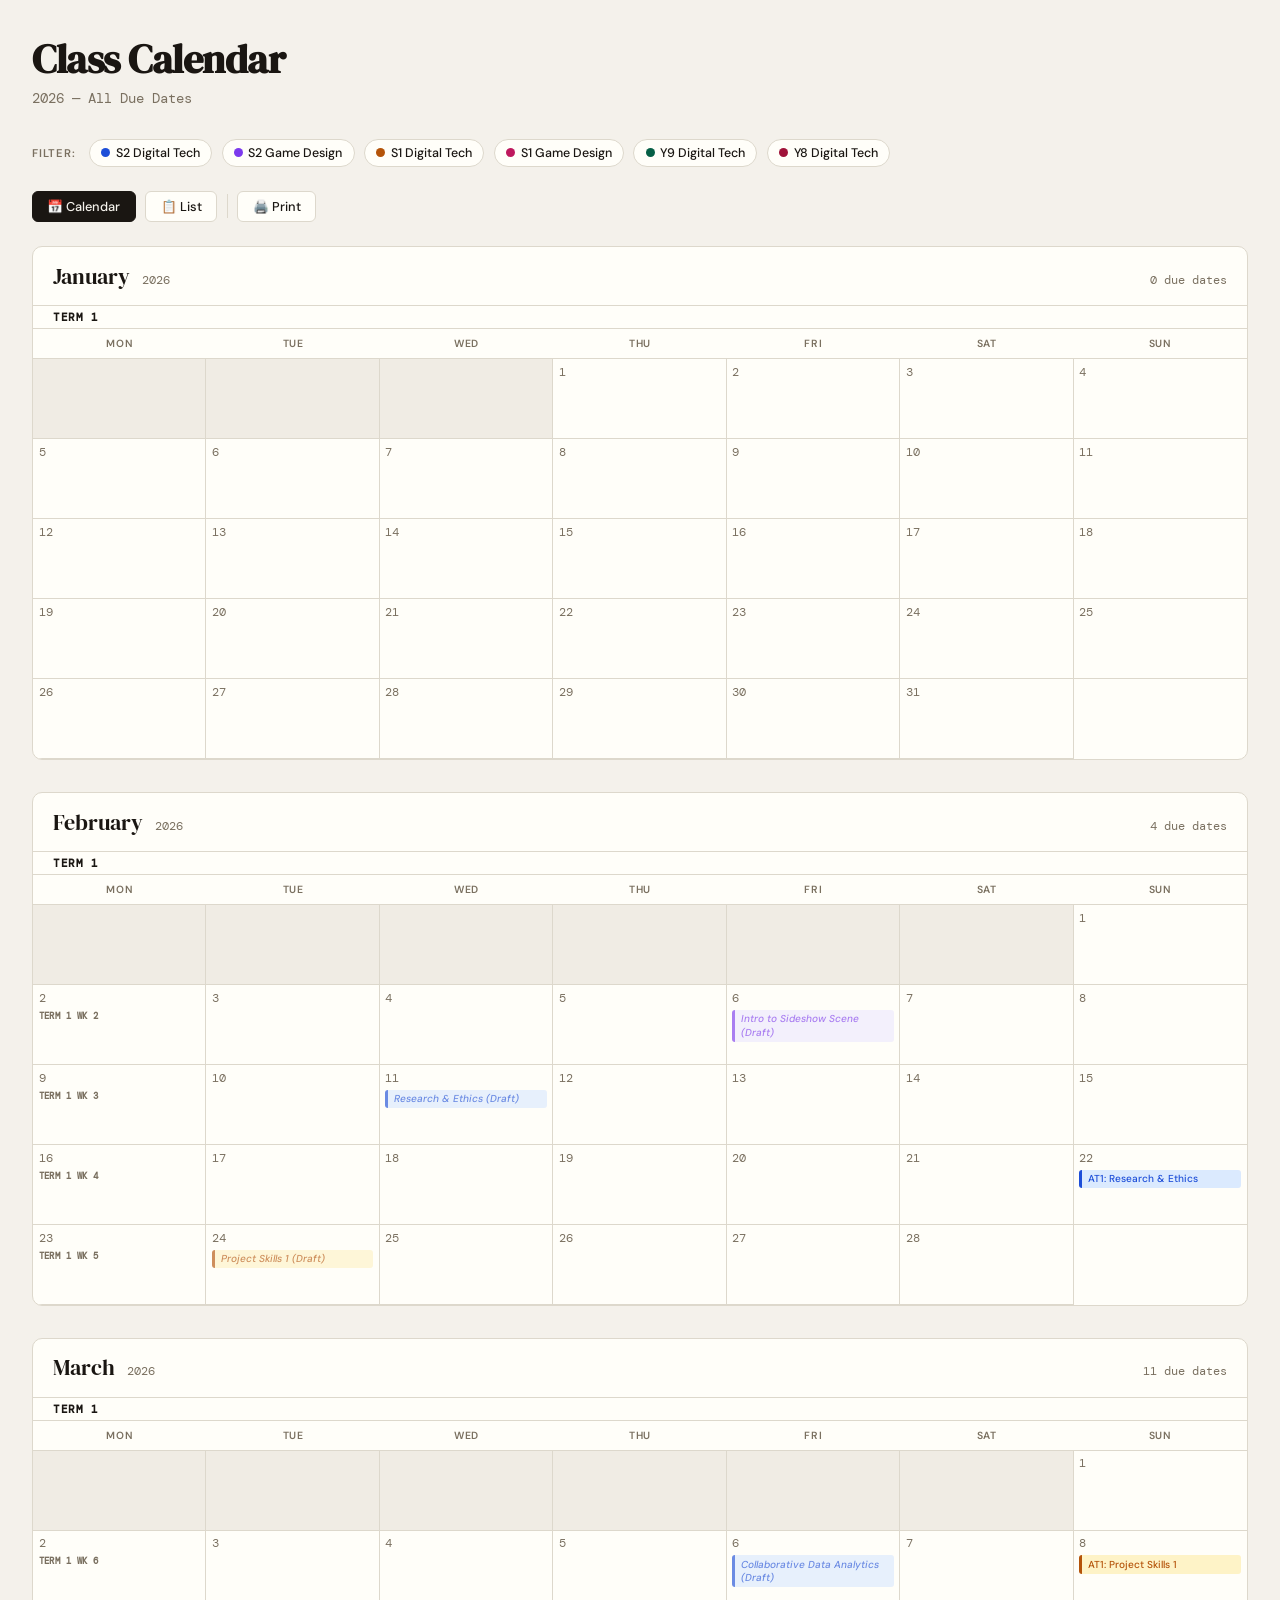
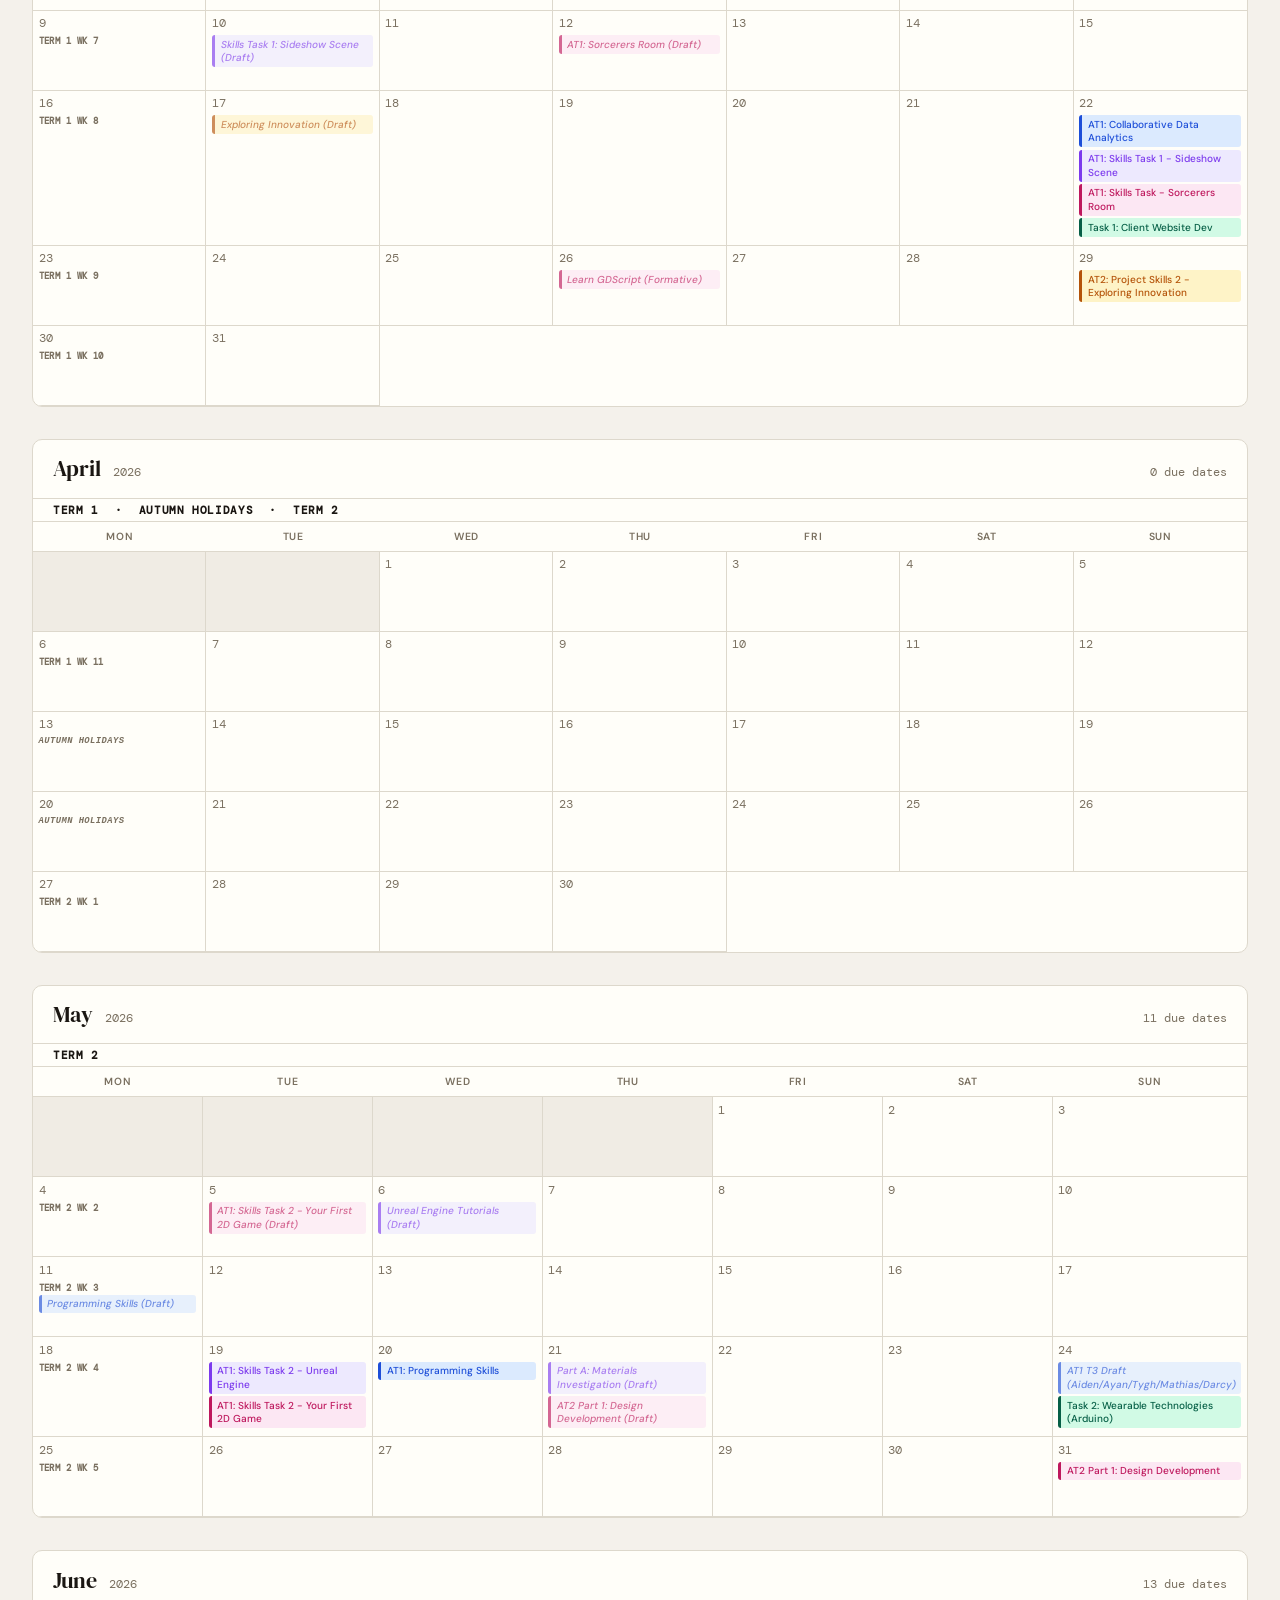
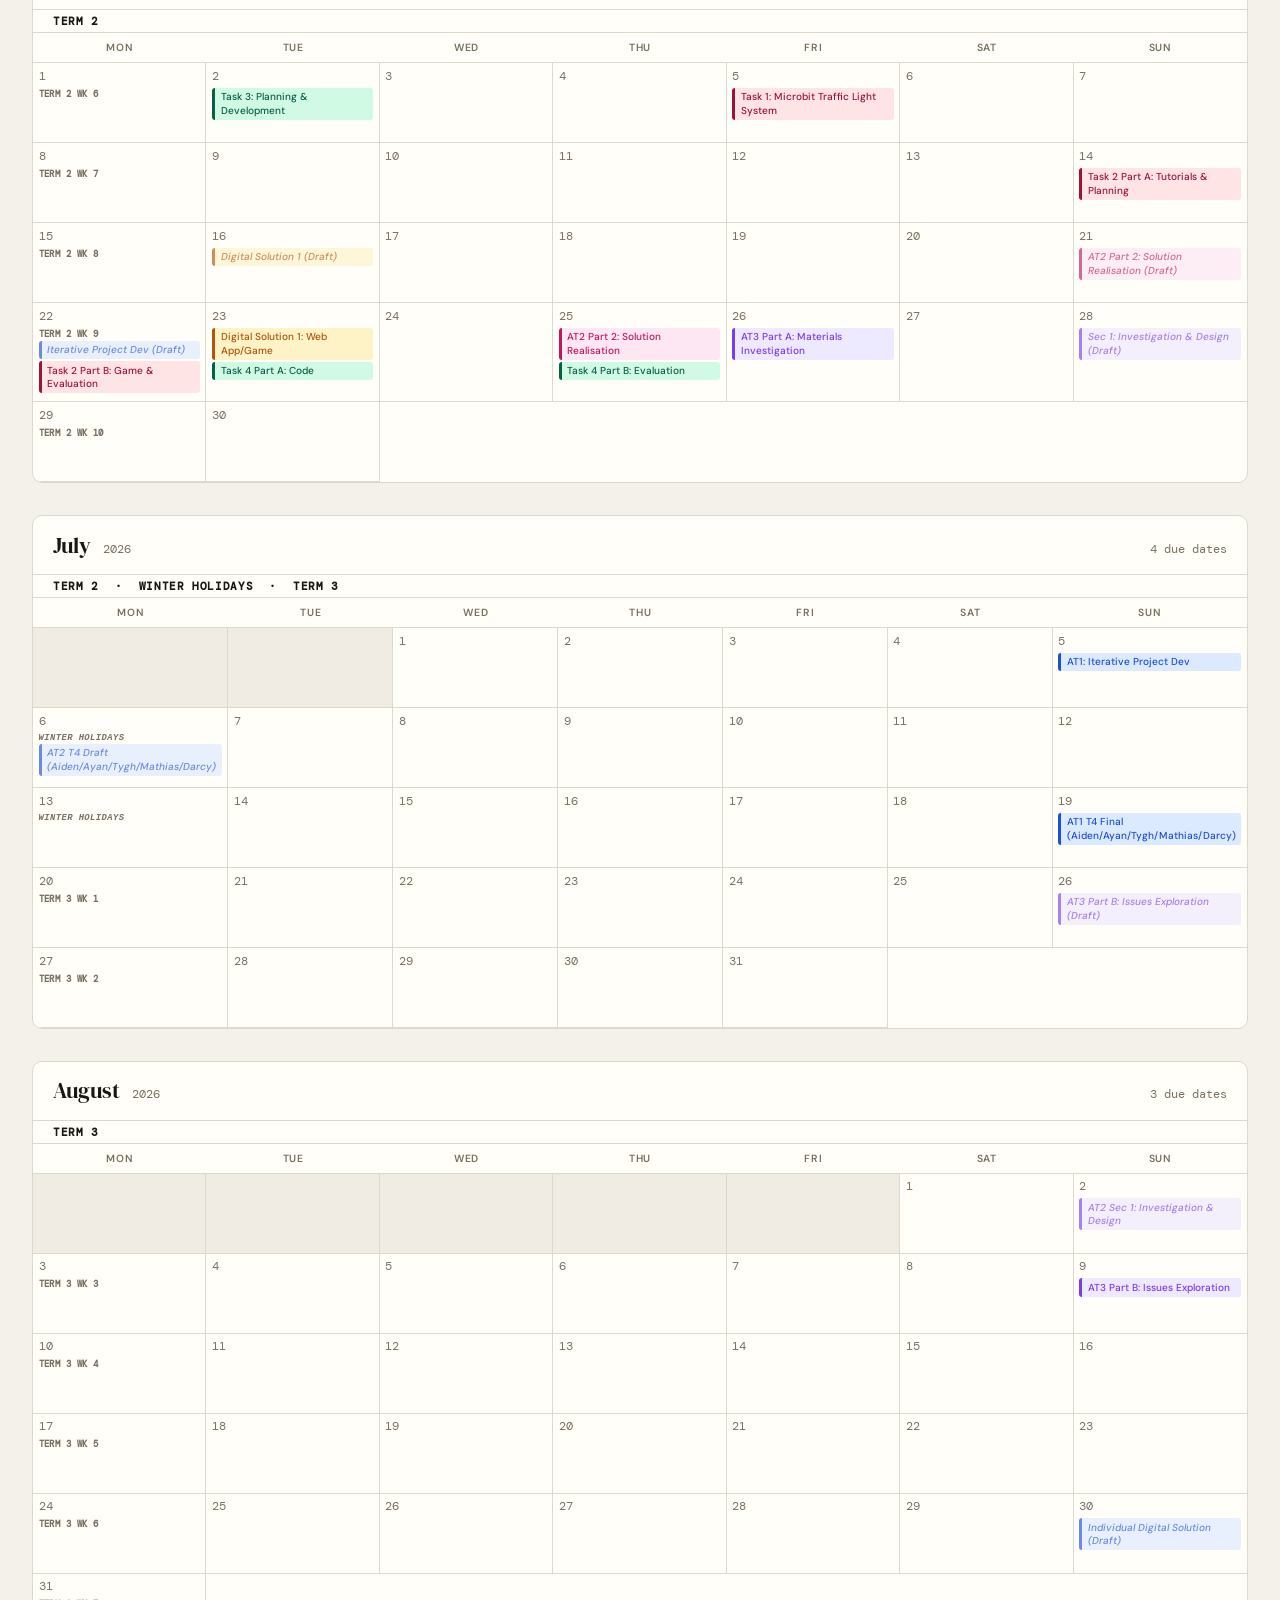
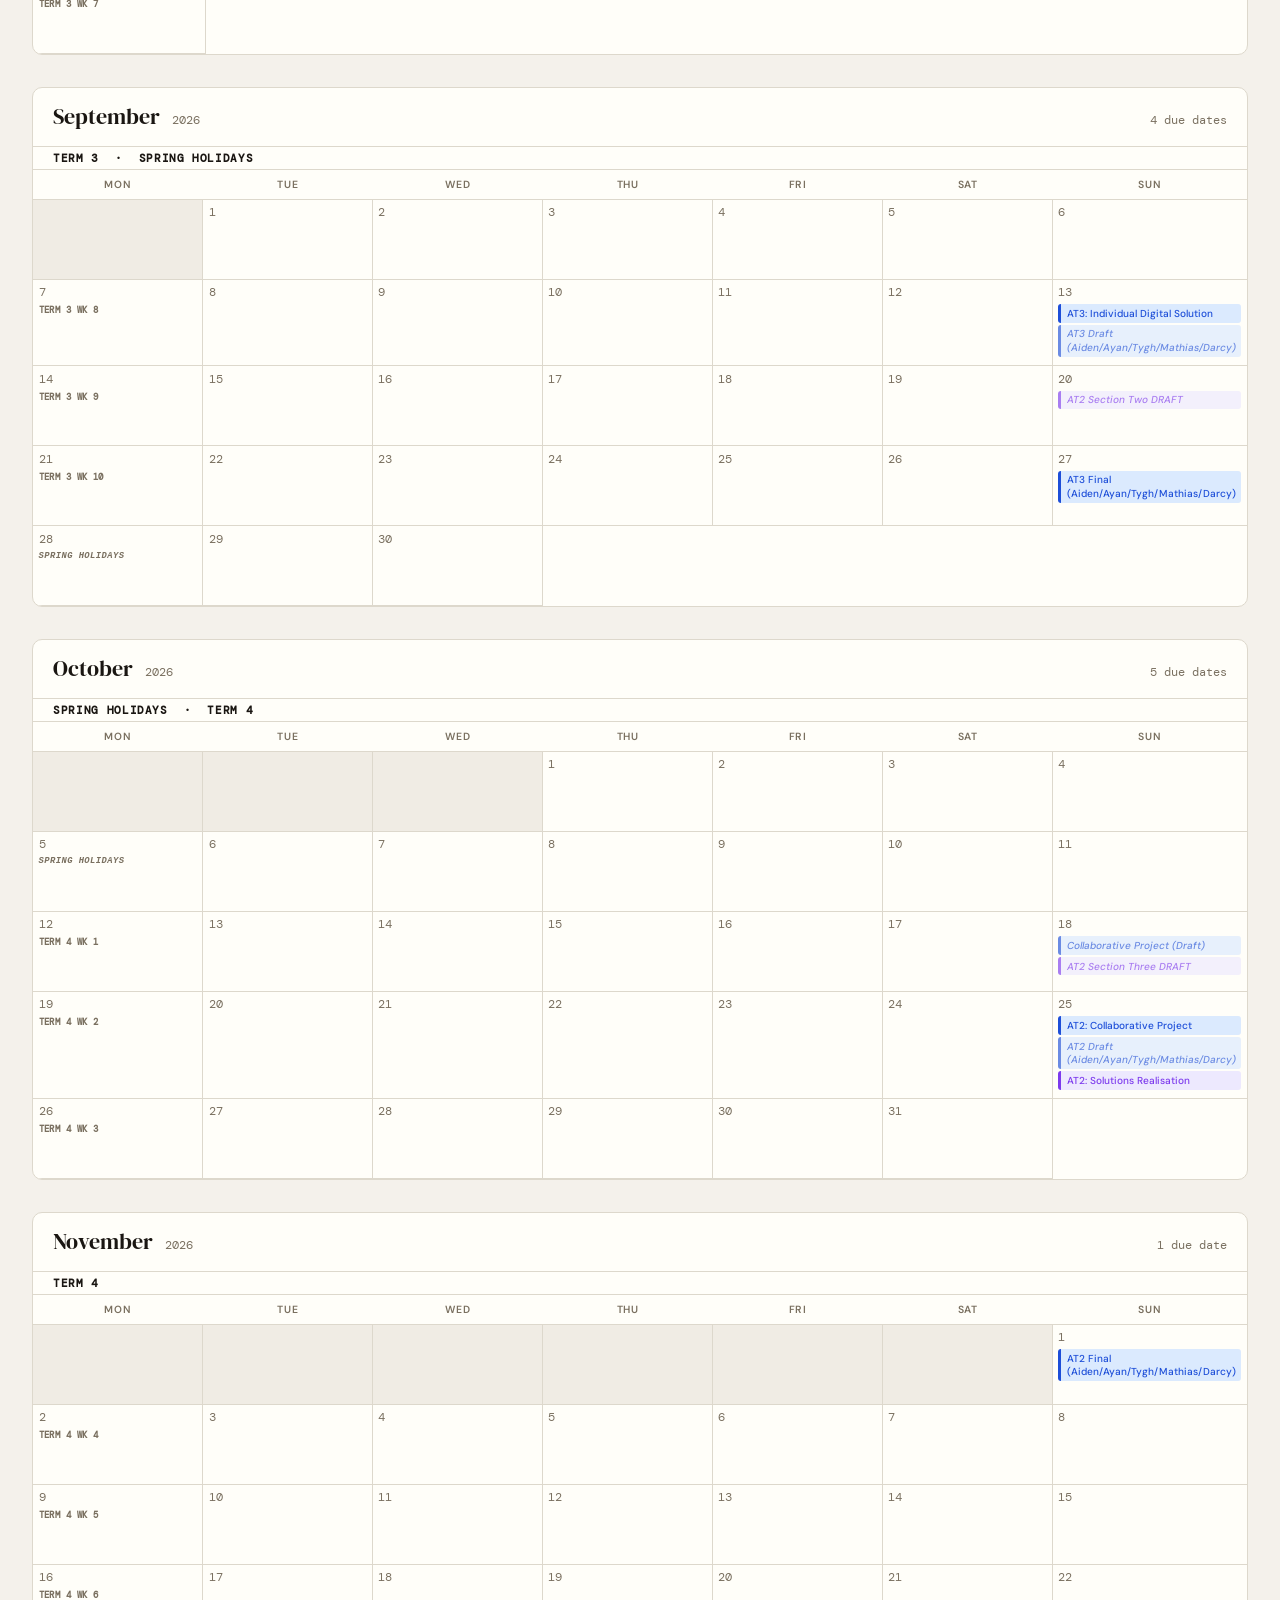
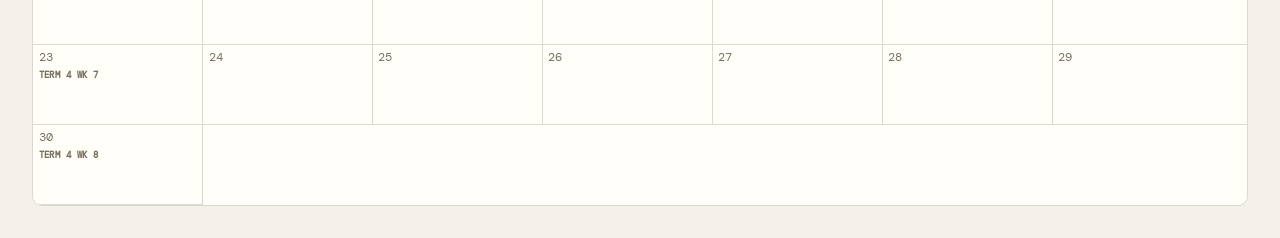
==== commit ce8a33a6: "index.html" ====
--- a/index.html
+++ b/index.html
@@ -12,12 +12,12 @@
   --border: #ddd8cc;
   --text: #1a1612;
   --muted: #7a7060;
-  --c1: #1d4ed8; --c1l: #dbeafe; /* S2 Digital Tech */
-  --c2: #7c3aed; --c2l: #ede9fe; /* S2 Game Design */
-  --c3: #b45309; --c3l: #fef3c7; /* S1 Digital Tech */
-  --c4: #be185d; --c4l: #fce7f3; /* S1 Game Design */
-  --c5: #065f46; --c5l: #d1fae5; /* Y9 Digital Tech */
-  --c6: #9f1239; --c6l: #ffe4e6; /* Y8 Digital Tech */
+  --c1: #1d4ed8; --c1l: #dbeafe;
+  --c2: #7c3aed; --c2l: #ede9fe;
+  --c3: #b45309; --c3l: #fef3c7;
+  --c4: #be185d; --c4l: #fce7f3;
+  --c5: #065f46; --c5l: #d1fae5;
+  --c6: #9f1239; --c6l: #ffe4e6;
 }
 * { box-sizing: border-box; margin: 0; padding: 0; }
 body { font-family: 'DM Sans', sans-serif; background: var(--bg); color: var(--text); min-height: 100vh; padding: 2rem; }
@@ -30,66 +30,32 @@
 header { margin-bottom: 2rem; }
 h1 { font-family: 'DM Serif Display', serif; font-size: 2.5rem; letter-spacing: -0.5px; }
 .subtitle { font-size: 0.85rem; color: var(--muted); margin-top: 0.25rem; font-family: 'DM Mono', monospace; }
-
-.legend {
-  display: flex; flex-wrap: wrap; gap: 0.6rem; margin-bottom: 1.5rem; align-items: center;
-}
-.legend-item {
-  display: flex; align-items: center; gap: 0.35rem; font-size: 0.78rem; font-weight: 500;
-  padding: 0.3rem 0.7rem; border-radius: 20px; border: 1.5px solid var(--border); background: var(--surface);
-  cursor: pointer; transition: all 0.15s; user-select: none;
-}
+.legend { display: flex; flex-wrap: wrap; gap: 0.6rem; margin-bottom: 1.5rem; align-items: center; }
+.legend-item { display: flex; align-items: center; gap: 0.35rem; font-size: 0.78rem; font-weight: 500; padding: 0.3rem 0.7rem; border-radius: 20px; border: 1.5px solid var(--border); background: var(--surface); cursor: pointer; transition: all 0.15s; user-select: none; }
 .legend-item .dot { width: 9px; height: 9px; border-radius: 50%; flex-shrink: 0; }
 .legend-item.dimmed { opacity: 0.35; }
-
 .controls { display: flex; gap: 0.6rem; margin-bottom: 1.5rem; flex-wrap: wrap; align-items: center; }
-.btn {
-  font-family: 'DM Sans', sans-serif; font-size: 0.8rem; font-weight: 500;
-  padding: 0.4rem 0.9rem; border: 1.5px solid var(--border); background: var(--surface);
-  color: var(--text); border-radius: 6px; cursor: pointer; transition: all 0.15s;
-}
+.btn { font-family: 'DM Sans', sans-serif; font-size: 0.8rem; font-weight: 500; padding: 0.4rem 0.9rem; border: 1.5px solid var(--border); background: var(--surface); color: var(--text); border-radius: 6px; cursor: pointer; transition: all 0.15s; }
 .btn:hover { background: var(--border); }
 .btn.active { background: var(--text); color: var(--bg); border-color: var(--text); }
 .divider { width: 1px; height: 24px; background: var(--border); }
-
 .view-cal { display: block; }
 .view-list { display: none; }
-
 .months { display: flex; flex-direction: column; gap: 2rem; }
 .month-block { background: var(--surface); border: 1.5px solid var(--border); border-radius: 10px; overflow: hidden; }
-.month-header {
-  padding: 0.9rem 1.25rem; border-bottom: 1.5px solid var(--border);
-  display: flex; align-items: baseline; gap: 0.75rem;
-}
+.month-header { padding: 0.9rem 1.25rem; border-bottom: 1.5px solid var(--border); display: flex; align-items: baseline; gap: 0.75rem; }
 .month-name { font-family: 'DM Serif Display', serif; font-size: 1.35rem; }
 .month-yr { font-family: 'DM Mono', monospace; font-size: 0.75rem; color: var(--muted); }
 .month-count { margin-left: auto; font-family: 'DM Mono', monospace; font-size: 0.72rem; color: var(--muted); }
-
 .cal-grid { display: grid; grid-template-columns: repeat(7, 1fr); }
-.day-label {
-  text-align: center; font-size: 0.65rem; font-weight: 600; letter-spacing: 0.07em;
-  text-transform: uppercase; color: var(--muted); padding: 0.5rem 0;
-  border-bottom: 1px solid var(--border);
-}
-.day-cell {
-  min-height: 80px; border-right: 1px solid var(--border); border-bottom: 1px solid var(--border);
-  padding: 0.35rem; vertical-align: top;
-}
+.day-label { text-align: center; font-size: 0.65rem; font-weight: 600; letter-spacing: 0.07em; text-transform: uppercase; color: var(--muted); padding: 0.5rem 0; border-bottom: 1px solid var(--border); }
+.day-cell { min-height: 80px; border-right: 1px solid var(--border); border-bottom: 1px solid var(--border); padding: 0.35rem; vertical-align: top; }
 .day-cell:nth-child(7n) { border-right: none; }
 .day-cell.empty { background: #f0ece4; }
 .day-cell.today-cell { background: #fffbeb; }
-.day-num {
-  font-family: 'DM Mono', monospace; font-size: 0.72rem; color: var(--muted); margin-bottom: 0.25rem;
-}
-.today-cell .day-num {
-  background: var(--text); color: var(--bg); border-radius: 50%;
-  width: 20px; height: 20px; display: flex; align-items: center; justify-content: center; font-size: 0.68rem;
-}
-.event {
-  font-size: 0.63rem; font-weight: 500; padding: 0.15rem 0.35rem;
-  border-radius: 3px; margin-bottom: 0.15rem; line-height: 1.35;
-  border-left: 3px solid; cursor: default; transition: opacity 0.15s;
-}
+.day-num { font-family: 'DM Mono', monospace; font-size: 0.72rem; color: var(--muted); margin-bottom: 0.25rem; }
+.today-cell .day-num { background: var(--text); color: var(--bg); border-radius: 50%; width: 20px; height: 20px; display: flex; align-items: center; justify-content: center; font-size: 0.68rem; }
+.event { font-size: 0.63rem; font-weight: 500; padding: 0.15rem 0.35rem; border-radius: 3px; margin-bottom: 0.15rem; line-height: 1.35; border-left: 3px solid; cursor: default; transition: opacity 0.15s; }
 .event:hover { opacity: 0.75; }
 .event.formative { opacity: 0.65; font-style: italic; }
 .event.c1 { background: var(--c1l); color: var(--c1); border-color: var(--c1); }
@@ -99,22 +65,13 @@
 .event.c5 { background: var(--c5l); color: var(--c5); border-color: var(--c5); }
 .event.c6 { background: var(--c6l); color: var(--c6); border-color: var(--c6); }
 .event.hidden { display: none; }
-
-/* List view */
 .list-table { width: 100%; border-collapse: collapse; font-size: 0.83rem; background: var(--surface); border-radius: 10px; overflow: hidden; border: 1.5px solid var(--border); }
-.list-table th {
-  text-align: left; font-size: 0.68rem; font-weight: 600; letter-spacing: 0.07em;
-  text-transform: uppercase; color: var(--muted); padding: 0.65rem 1rem;
-  border-bottom: 1.5px solid var(--border); background: var(--surface);
-}
+.list-table th { text-align: left; font-size: 0.68rem; font-weight: 600; letter-spacing: 0.07em; text-transform: uppercase; color: var(--muted); padding: 0.65rem 1rem; border-bottom: 1.5px solid var(--border); background: var(--surface); }
 .list-table td { padding: 0.6rem 1rem; border-bottom: 1px solid var(--border); vertical-align: middle; }
 .list-table tr:last-child td { border-bottom: none; }
 .list-table tr:hover td { background: var(--bg); }
 .list-table tr.hidden { display: none; }
-.pill {
-  display: inline-block; font-size: 0.65rem; font-weight: 600; padding: 0.12rem 0.45rem;
-  border-radius: 20px; white-space: nowrap;
-}
+.pill { display: inline-block; font-size: 0.65rem; font-weight: 600; padding: 0.12rem 0.45rem; border-radius: 20px; white-space: nowrap; }
 .pill.c1 { background: var(--c1l); color: var(--c1); }
 .pill.c2 { background: var(--c2l); color: var(--c2); }
 .pill.c3 { background: var(--c3l); color: var(--c3); }
@@ -123,6 +80,9 @@
 .pill.c6 { background: var(--c6l); color: var(--c6); }
 .type-tag { font-family: 'DM Mono', monospace; font-size: 0.65rem; color: var(--muted); }
 .past-row td { opacity: 0.45; }
+.term-banner { font-family: 'DM Mono', monospace; font-size: 0.68rem; font-weight: 600; letter-spacing: 0.06em; text-transform: uppercase; padding: 0.25rem 1.25rem; border-bottom: 1px solid var(--border); display: flex; gap: 1rem; flex-wrap: wrap; }
+.term-banner.holiday { background: #f0ece4; color: var(--muted); font-style: italic; }
+.week-tag { font-family: 'DM Mono', monospace; font-size: 0.55rem; font-weight: 600; letter-spacing: 0.05em; text-transform: uppercase; color: var(--muted); display: block; margin-bottom: 1px; }
 </style>
 </head>
 <body>
@@ -134,24 +94,12 @@
 
 <div class="legend no-print" id="legend">
   <span style="font-size:0.7rem;font-weight:600;letter-spacing:0.07em;text-transform:uppercase;color:var(--muted);margin-right:0.25rem;">Filter:</span>
-  <div class="legend-item" data-class="c1" onclick="toggleClass('c1',this)">
-    <span class="dot" style="background:var(--c1)"></span> S2 Digital Tech
-  </div>
-  <div class="legend-item" data-class="c2" onclick="toggleClass('c2',this)">
-    <span class="dot" style="background:var(--c2)"></span> S2 Game Design
-  </div>
-  <div class="legend-item" data-class="c3" onclick="toggleClass('c3',this)">
-    <span class="dot" style="background:var(--c3)"></span> S1 Digital Tech
-  </div>
-  <div class="legend-item" data-class="c4" onclick="toggleClass('c4',this)">
-    <span class="dot" style="background:var(--c4)"></span> S1 Game Design
-  </div>
-  <div class="legend-item" data-class="c5" onclick="toggleClass('c5',this)">
-    <span class="dot" style="background:var(--c5)"></span> Y9 Digital Tech
-  </div>
-  <div class="legend-item" data-class="c6" onclick="toggleClass('c6',this)">
-    <span class="dot" style="background:var(--c6)"></span> Y8 Digital Tech
-  </div>
+  <div class="legend-item" data-class="c1" onclick="toggleClass('c1',this)"><span class="dot" style="background:var(--c1)"></span> S2 Digital Tech</div>
+  <div class="legend-item" data-class="c2" onclick="toggleClass('c2',this)"><span class="dot" style="background:var(--c2)"></span> S2 Game Design</div>
+  <div class="legend-item" data-class="c3" onclick="toggleClass('c3',this)"><span class="dot" style="background:var(--c3)"></span> S1 Digital Tech</div>
+  <div class="legend-item" data-class="c4" onclick="toggleClass('c4',this)"><span class="dot" style="background:var(--c4)"></span> S1 Game Design</div>
+  <div class="legend-item" data-class="c5" onclick="toggleClass('c5',this)"><span class="dot" style="background:var(--c5)"></span> Y9 Digital Tech</div>
+  <div class="legend-item" data-class="c6" onclick="toggleClass('c6',this)"><span class="dot" style="background:var(--c6)"></span> Y8 Digital Tech</div>
 </div>
 
 <div class="controls no-print">
@@ -161,21 +109,14 @@
   <button class="btn" onclick="window.print()">🖨️ Print</button>
 </div>
 
-<!-- ========== CALENDAR VIEW ========== -->
 <div class="view-cal" id="viewCal">
 <div class="months" id="months"></div>
 </div>
 
-<!-- ========== LIST VIEW ========== -->
 <div class="view-list" id="viewList">
   <table class="list-table">
     <thead>
-      <tr>
-        <th>Due Date</th>
-        <th>Task</th>
-        <th>Class</th>
-        <th>Type</th>
-      </tr>
+      <tr><th>Due Date</th><th>Task</th><th>Class</th><th>Type</th></tr>
     </thead>
     <tbody id="listBody"></tbody>
   </table>
@@ -249,22 +190,14 @@
   { date:'2026-06-25', title:'Task 4 Part B: Evaluation', cls:'c5', type:'assignment' },
 
   // --- Y8 Digital Tech (c6) ---
-  { date:'2026-01-04', title:'Introduce Yourself', cls:'c6', type:'formative' },
-  { date:'2026-01-23', title:'Task 1: Design Cycle & Evaluation (Due)', cls:'c6', type:'assignment' },
-  { date:'2026-03-23', title:'Task 2: Cotton Investigation', cls:'c6', type:'assignment' },
-  { date:'2026-03-23', title:'Yr 8 Textiles Booklet', cls:'c6', type:'formative' },
   { date:'2026-06-05', title:'Task 1: Microbit Traffic Light System', cls:'c6', type:'assignment' },
   { date:'2026-06-14', title:'Task 2 Part A: Tutorials & Planning', cls:'c6', type:'assignment' },
   { date:'2026-06-22', title:'Task 2 Part B: Game & Evaluation', cls:'c6', type:'assignment' },
 ];
 
 const classNames = {
-  c1: 'S2 Digital Tech',
-  c2: 'S2 Game Design',
-  c3: 'S1 Digital Tech',
-  c4: 'S1 Game Design',
-  c5: 'Y9 Digital Tech',
-  c6: 'Y8 Digital Tech',
+  c1: 'S2 Digital Tech', c2: 'S2 Game Design', c3: 'S1 Digital Tech',
+  c4: 'S1 Game Design', c5: 'Y9 Digital Tech', c6: 'Y8 Digital Tech',
 };
 
 const hiddenClasses = new Set();
@@ -272,13 +205,8 @@
 today.setHours(0,0,0,0);
 
 function toggleClass(cls, el) {
-  if (hiddenClasses.has(cls)) {
-    hiddenClasses.delete(cls);
-    el.classList.remove('dimmed');
-  } else {
-    hiddenClasses.add(cls);
-    el.classList.add('dimmed');
-  }
+  if (hiddenClasses.has(cls)) { hiddenClasses.delete(cls); el.classList.remove('dimmed'); }
+  else { hiddenClasses.add(cls); el.classList.add('dimmed'); }
   document.querySelectorAll('.event.' + cls).forEach(e => e.classList.toggle('hidden', hiddenClasses.has(cls)));
   document.querySelectorAll('tr[data-cls="' + cls + '"]').forEach(r => r.classList.toggle('hidden', hiddenClasses.has(cls)));
 }
@@ -288,6 +216,29 @@
   document.getElementById('viewList').style.display = v === 'list' ? 'block' : 'none';
   document.getElementById('btnCal').classList.toggle('active', v === 'cal');
   document.getElementById('btnList').classList.toggle('active', v === 'list');
+}
+
+const terms = [
+  { name: 'Term 1', start: new Date(2026,0,27), end: new Date(2026,3,10) },
+  { name: 'Term 2', start: new Date(2026,3,27), end: new Date(2026,6,3) },
+  { name: 'Term 3', start: new Date(2026,6,20), end: new Date(2026,8,25) },
+  { name: 'Term 4', start: new Date(2026,9,12), end: new Date(2026,11,11) },
+];
+
+function getTermInfo(date) {
+  for (const t of terms) {
+    if (date >= t.start && date <= t.end) {
+      const termStartDay = t.start.getDay();
+      const offset = termStartDay === 0 ? -6 : 1 - termStartDay;
+      const termMonday = new Date(t.start.getTime() + offset * 86400000);
+      const weekNum = Math.floor((date - termMonday) / (7*24*60*60*1000)) + 1;
+      return { term: t.name, week: weekNum };
+    }
+  }
+  if (date > new Date(2026,3,10) && date < new Date(2026,3,27)) return { holiday: 'Autumn Holidays' };
+  if (date > new Date(2026,6,3)  && date < new Date(2026,6,20)) return { holiday: 'Winter Holidays' };
+  if (date > new Date(2026,8,25) && date < new Date(2026,9,12)) return { holiday: 'Spring Holidays' };
+  return null;
 }
 
 function buildCalendar() {
@@ -300,11 +251,7 @@
   const days = ['Mon','Tue','Wed','Thu','Fri','Sat','Sun'];
 
   months.forEach(([yr, mo, name]) => {
-    const monthEvents = events.filter(e => {
-      const d = new Date(e.date);
-      return d.getFullYear() === yr && d.getMonth() === mo;
-    });
-
+    const monthEvents = events.filter(e => { const d = new Date(e.date); return d.getFullYear()===yr && d.getMonth()===mo; });
     const block = document.createElement('div');
     block.className = 'month-block';
 
@@ -313,25 +260,29 @@
     hdr.innerHTML = `<span class="month-name">${name}</span><span class="month-yr">${yr}</span><span class="month-count">${monthEvents.length} due date${monthEvents.length!==1?'s':''}</span>`;
     block.appendChild(hdr);
 
+    const termSet = new Map();
+    for (let d2 = 1; d2 <= new Date(yr,mo+1,0).getDate(); d2++) {
+      const dd = new Date(yr,mo,d2);
+      const info = getTermInfo(dd);
+      if (info && info.term && !termSet.has(info.term)) termSet.set(info.term, info);
+      if (info && info.holiday && !termSet.has(info.holiday)) termSet.set(info.holiday, info);
+    }
+    if (termSet.size > 0) {
+      const banner = document.createElement('div');
+      const isHolOnly = [...termSet.values()].every(v => v.holiday);
+      banner.className = 'term-banner' + (isHolOnly ? ' holiday' : '');
+      banner.innerHTML = [...termSet.keys()].map(k => `<span>${k}</span>`).join(' · ');
+      block.appendChild(banner);
+    }
+
     const grid = document.createElement('div');
     grid.className = 'cal-grid';
-
-    days.forEach(d => {
-      const lbl = document.createElement('div');
-      lbl.className = 'day-label';
-      lbl.textContent = d;
-      grid.appendChild(lbl);
-    });
+    days.forEach(d => { const lbl = document.createElement('div'); lbl.className = 'day-label'; lbl.textContent = d; grid.appendChild(lbl); });
 
     const firstDay = new Date(yr, mo, 1);
     let startOffset = firstDay.getDay() - 1;
     if (startOffset < 0) startOffset = 6;
-
-    for (let i = 0; i < startOffset; i++) {
-      const empty = document.createElement('div');
-      empty.className = 'day-cell empty';
-      grid.appendChild(empty);
-    }
+    for (let i = 0; i < startOffset; i++) { const e = document.createElement('div'); e.className = 'day-cell empty'; grid.appendChild(e); }
 
     const daysInMonth = new Date(yr, mo+1, 0).getDate();
     for (let d = 1; d <= daysInMonth; d++) {
@@ -345,8 +296,61 @@
       numEl.textContent = d;
       cell.appendChild(numEl);
 
+      if (thisDate.getDay() === 1) {
+        const info = getTermInfo(thisDate);
+        if (info && info.term) {
+          const wk = document.createElement('span');
+          wk.className = 'week-tag';
+          wk.textContent = `${info.term} Wk ${info.week}`;
+          cell.appendChild(wk);
+        } else if (info && info.holiday) {
+          const wk = document.createElement('span');
+          wk.className = 'week-tag';
+          wk.style.fontStyle = 'italic';
+          wk.textContent = info.holiday;
+          cell.appendChild(wk);
+        }
+      }
+
       const dateStr = `${yr}-${String(mo+1).padStart(2,'0')}-${String(d).padStart(2,'0')}`;
-      const dayEvents = events.filter(e => e.date === dateStr);
-      dayEvents.forEach(ev => {
+      events.filter(e => e.date === dateStr).forEach(ev => {
         const evEl = document.createElement('div');
         evEl.className = `event ${ev.cls}${ev.type==='formative'?' formative':''}`;
+        evEl.textContent = ev.title;
+        evEl.title = `${classNames[ev.cls]} — ${ev.type}`;
+        cell.appendChild(evEl);
+      });
+
+      grid.appendChild(cell);
+    }
+
+    block.appendChild(grid);
+    monthsEl.appendChild(block);
+  });
+}
+
+function buildList() {
+  const tbody = document.getElementById('listBody');
+  const sorted = [...events].sort((a,b) => a.date.localeCompare(b.date));
+  sorted.forEach(ev => {
+    const d = new Date(ev.date);
+    const isPast = d < today;
+    const tr = document.createElement('tr');
+    tr.dataset.cls = ev.cls;
+    if (isPast) tr.className = 'past-row';
+    const dateStr = d.toLocaleDateString('en-AU', { day:'numeric', month:'short', year:'numeric' });
+    tr.innerHTML = `
+      <td><span style="font-family:'DM Mono',monospace;font-size:0.8rem;">${dateStr}</span></td>
+      <td>${ev.title}</td>
+      <td><span class="pill ${ev.cls}">${classNames[ev.cls]}</span></td>
+      <td><span class="type-tag">${ev.type}</span></td>
+    `;
+    tbody.appendChild(tr);
+  });
+}
+
+buildCalendar();
+buildList();
+</script>
+</body>
+</html>
